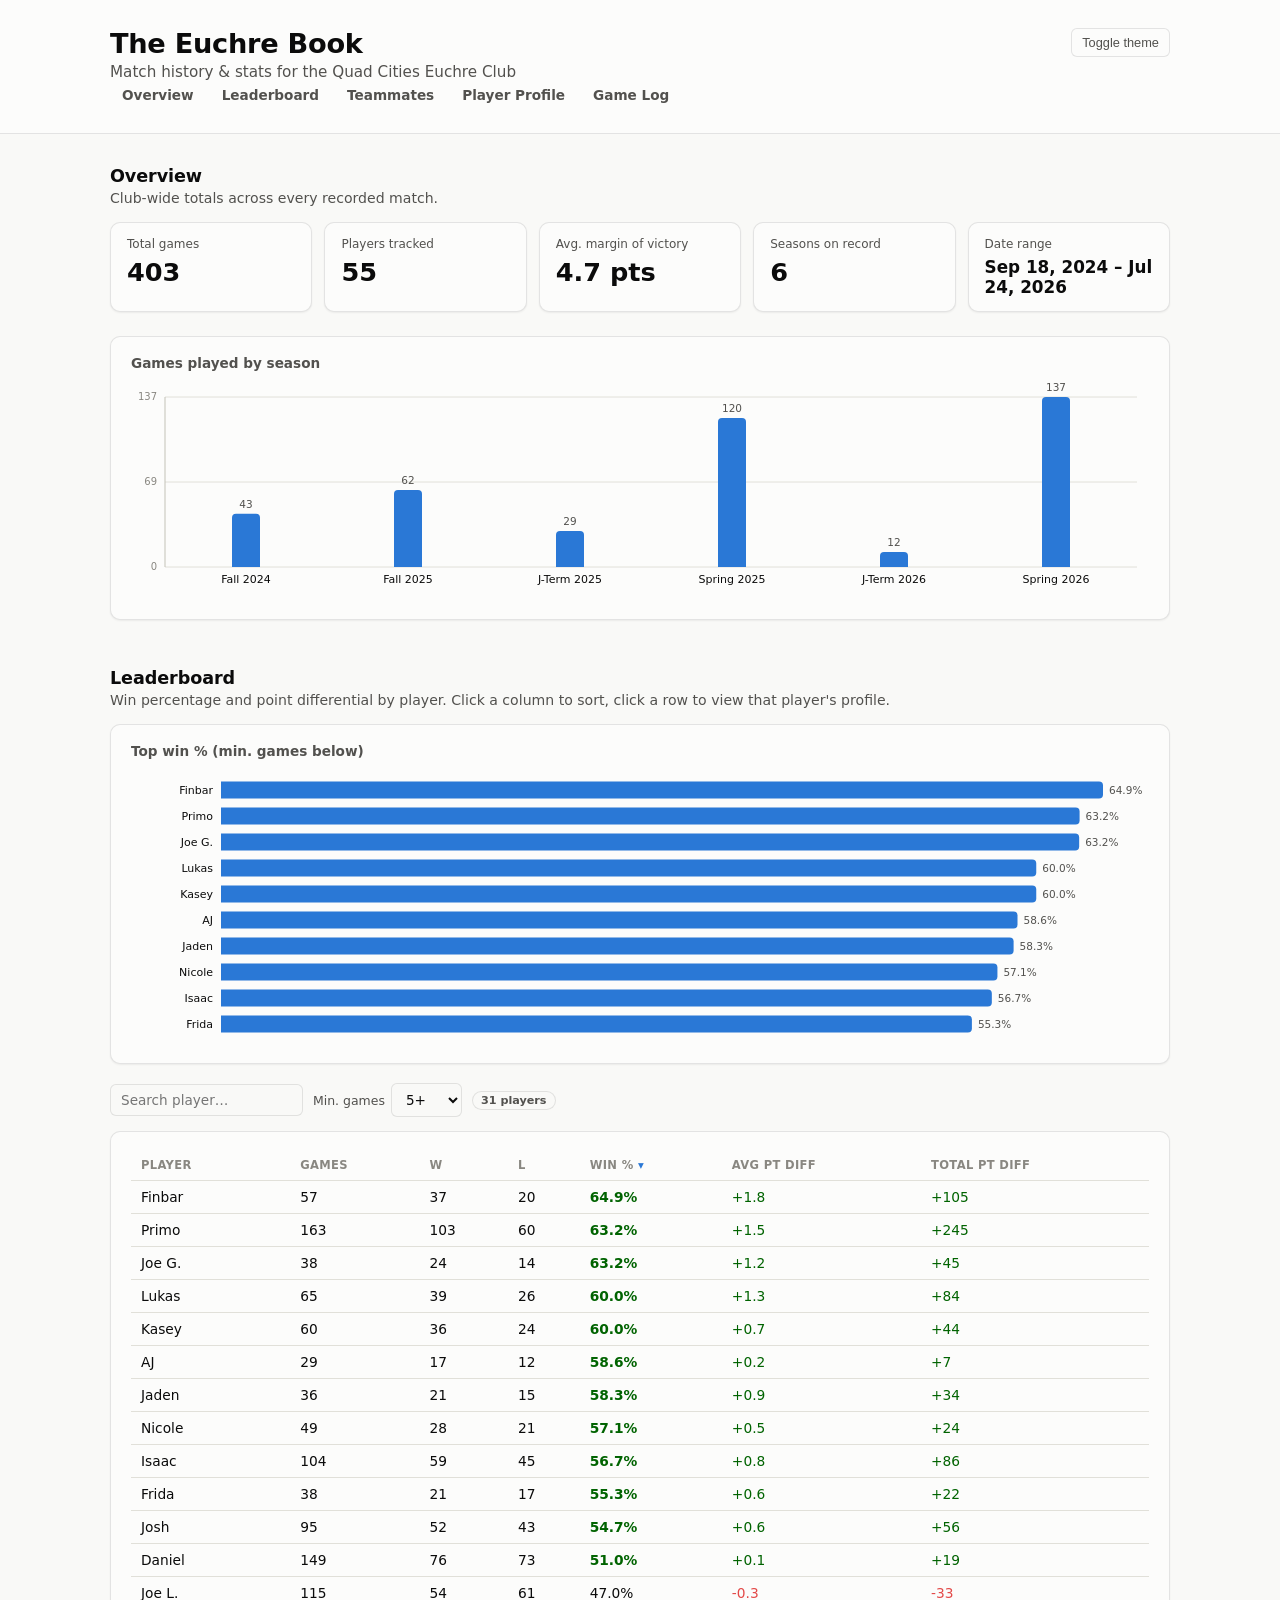
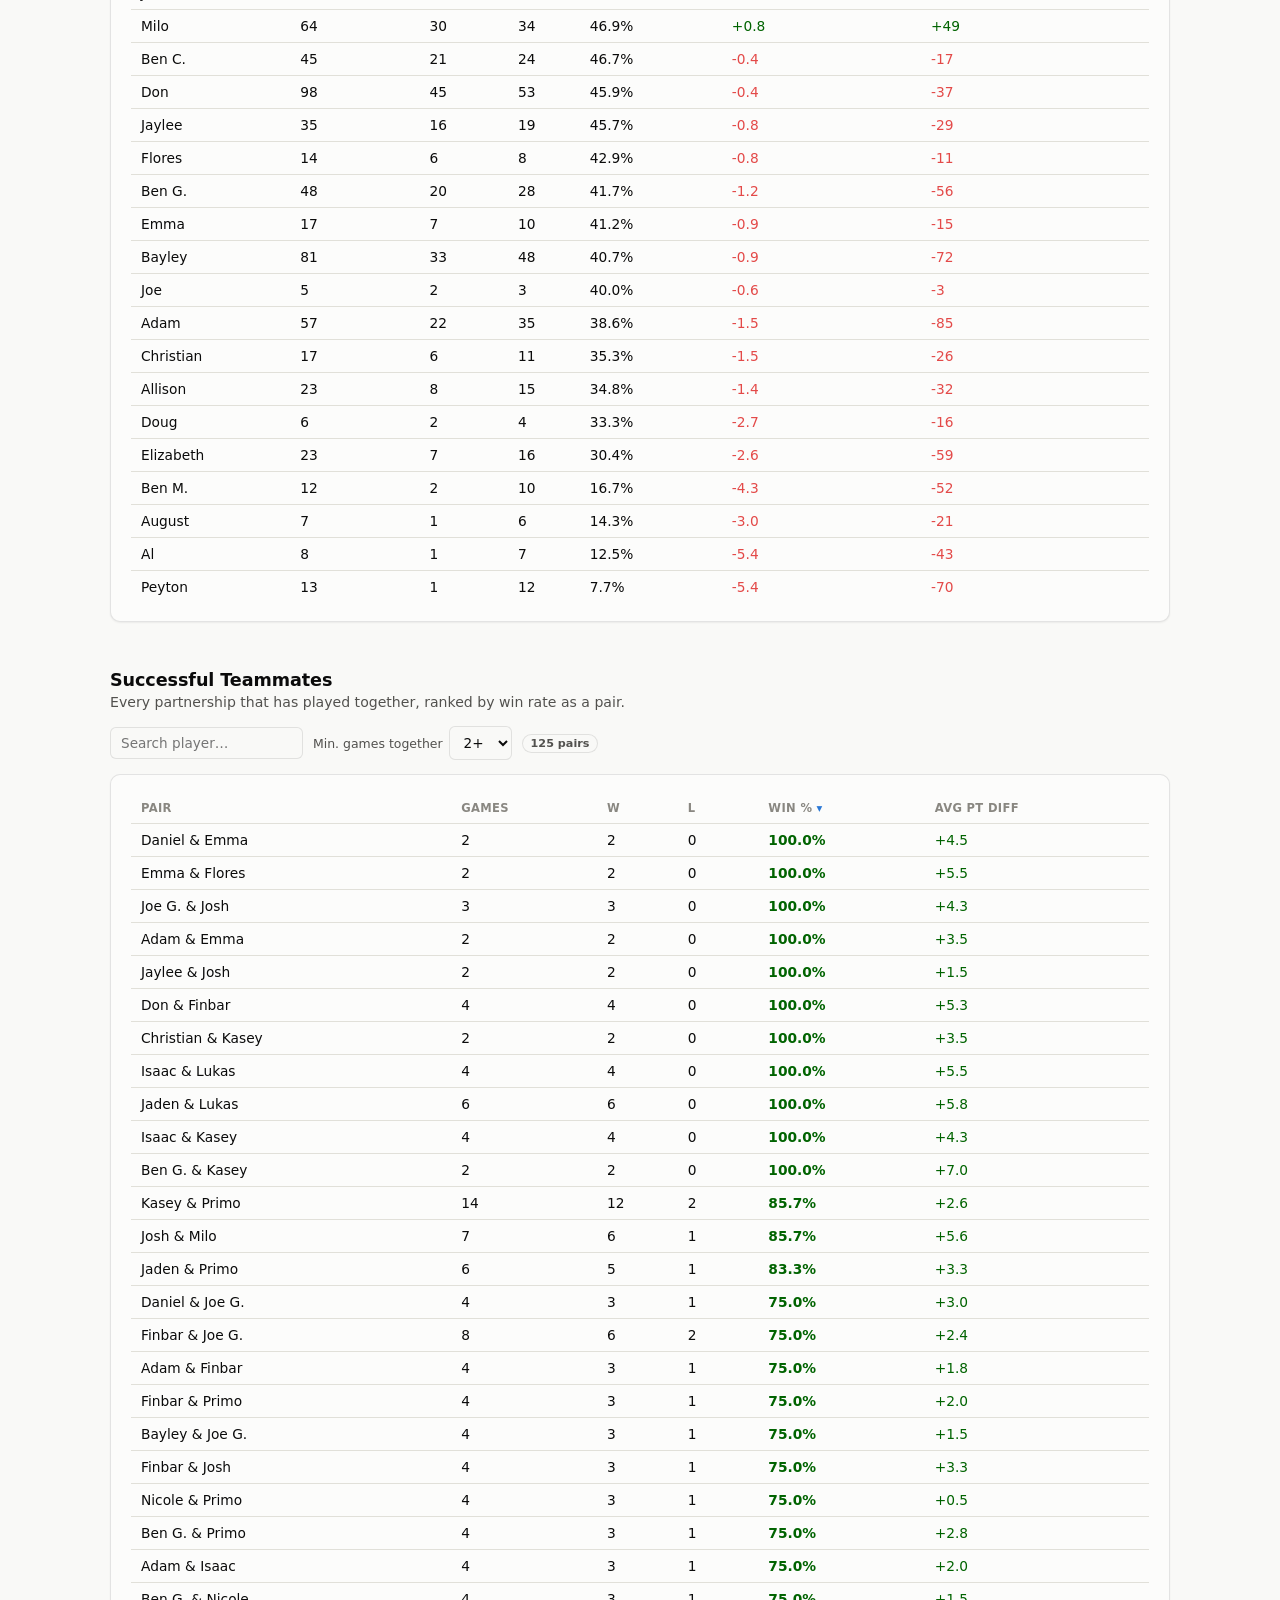
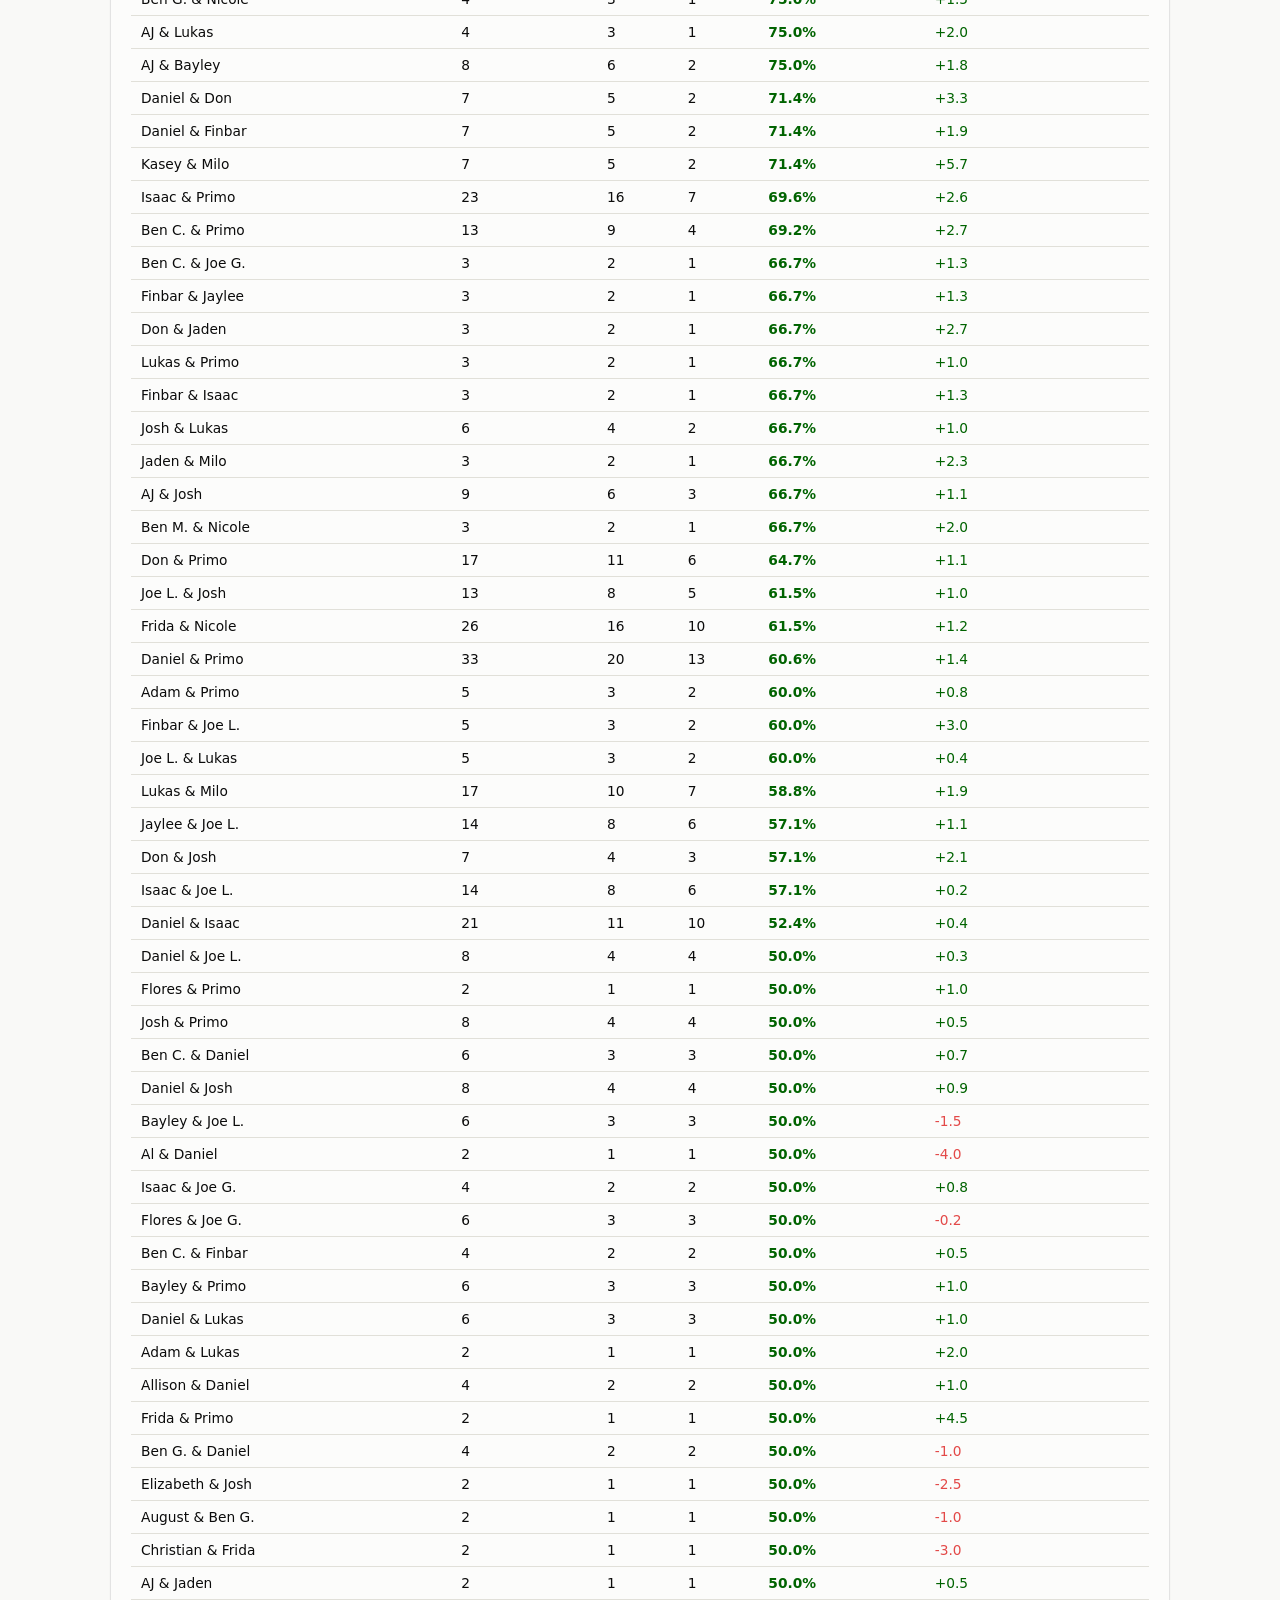
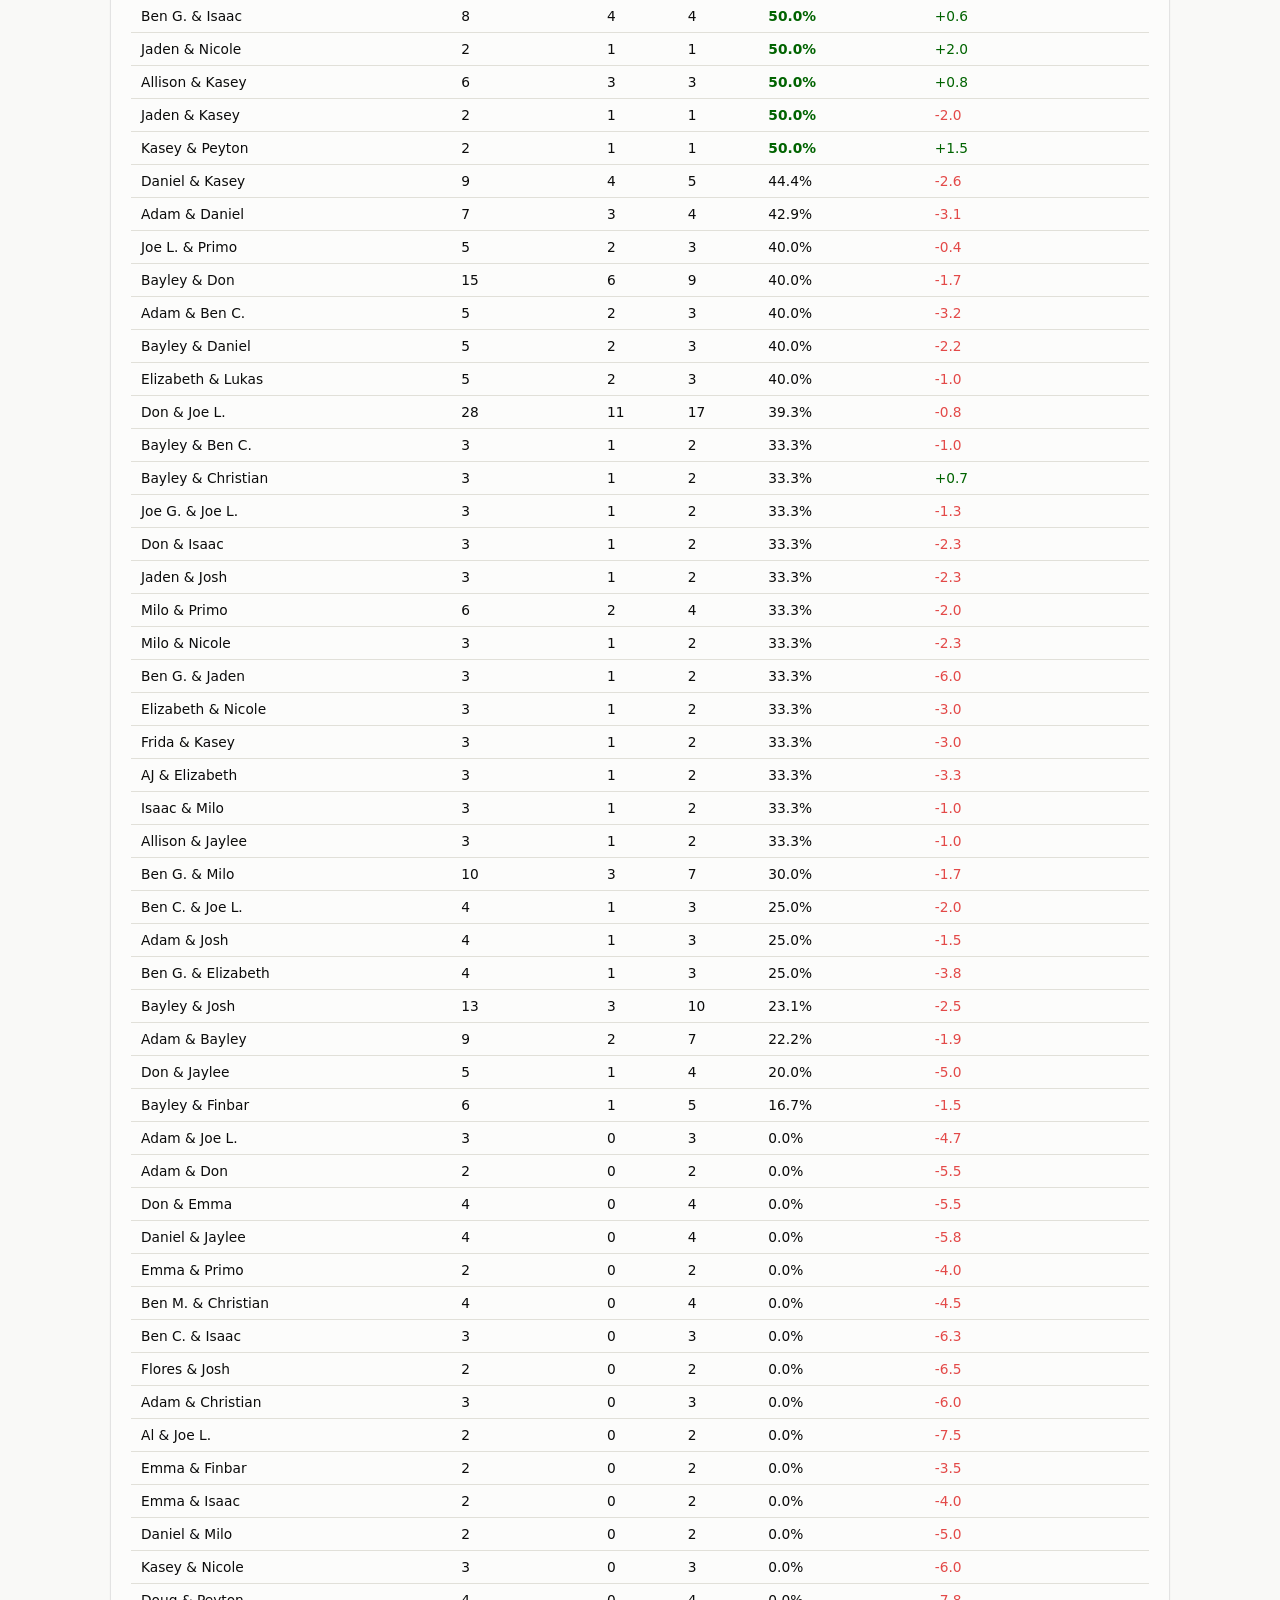
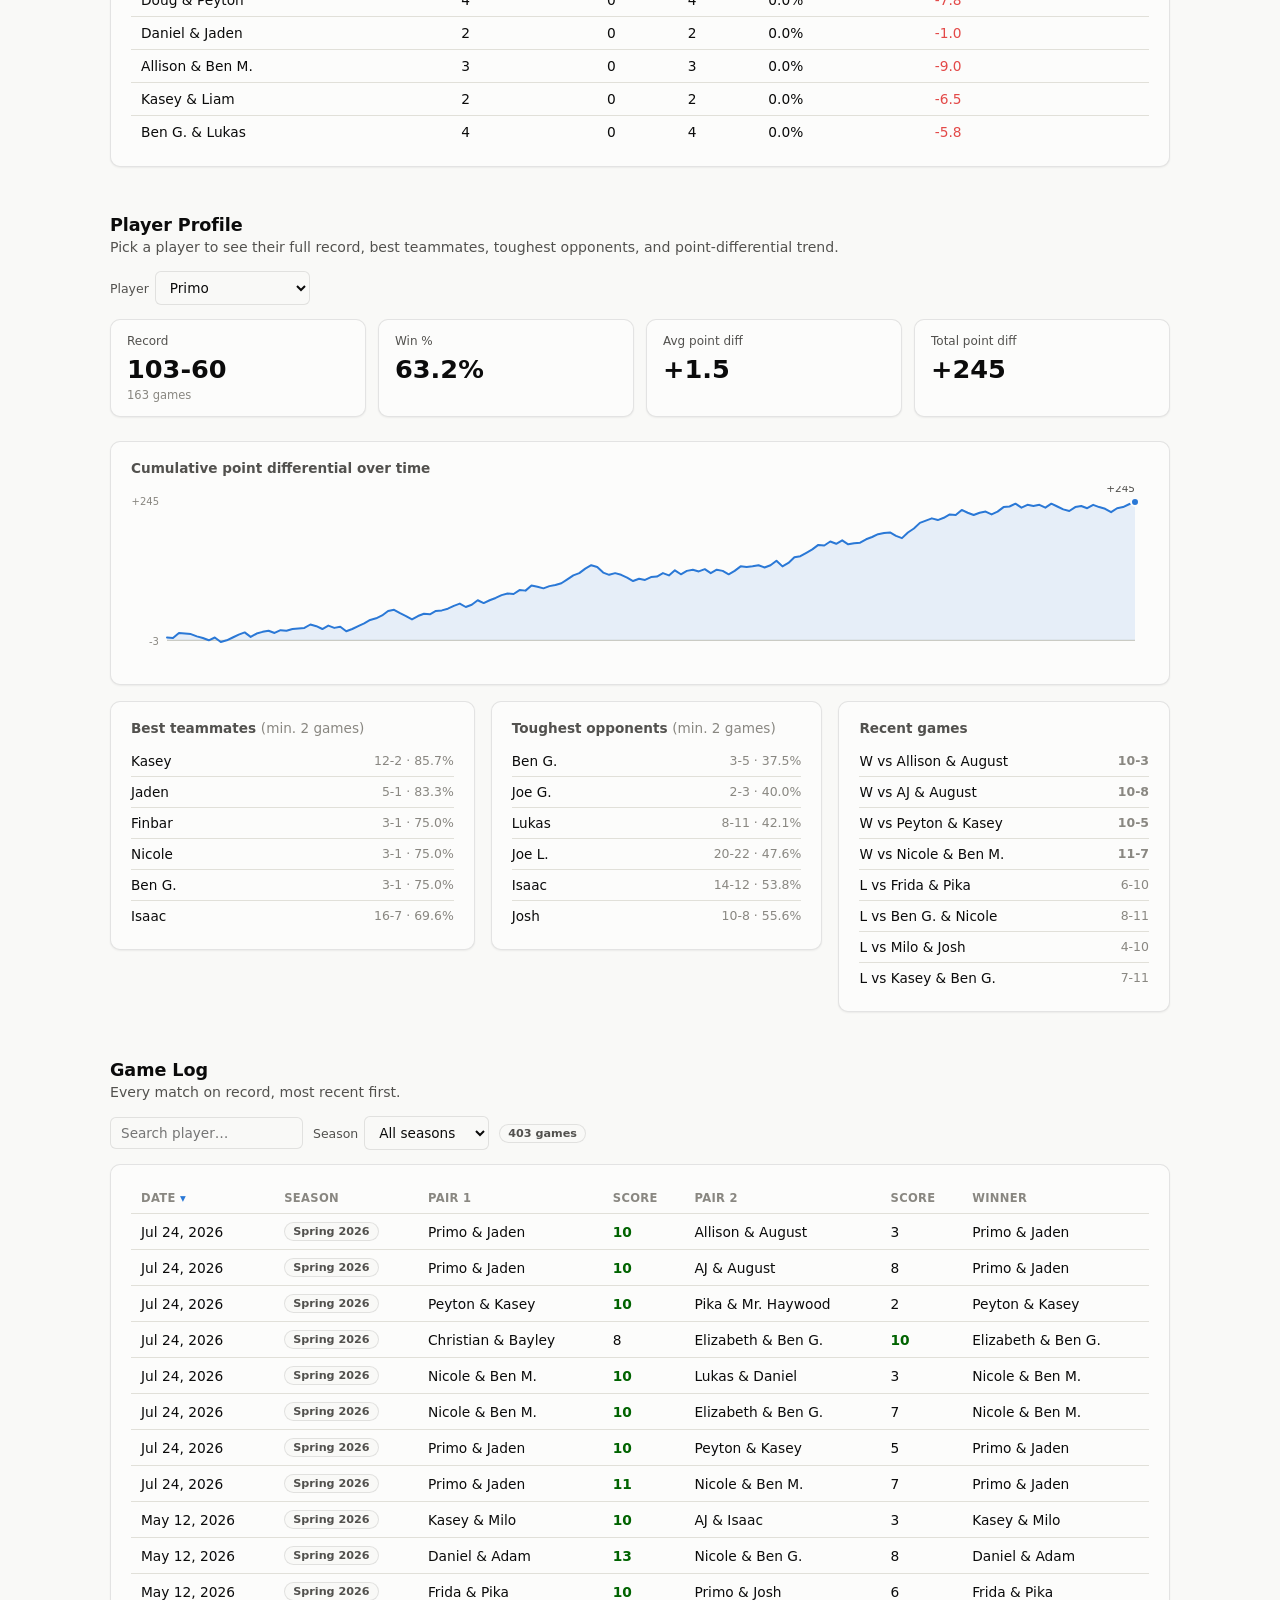
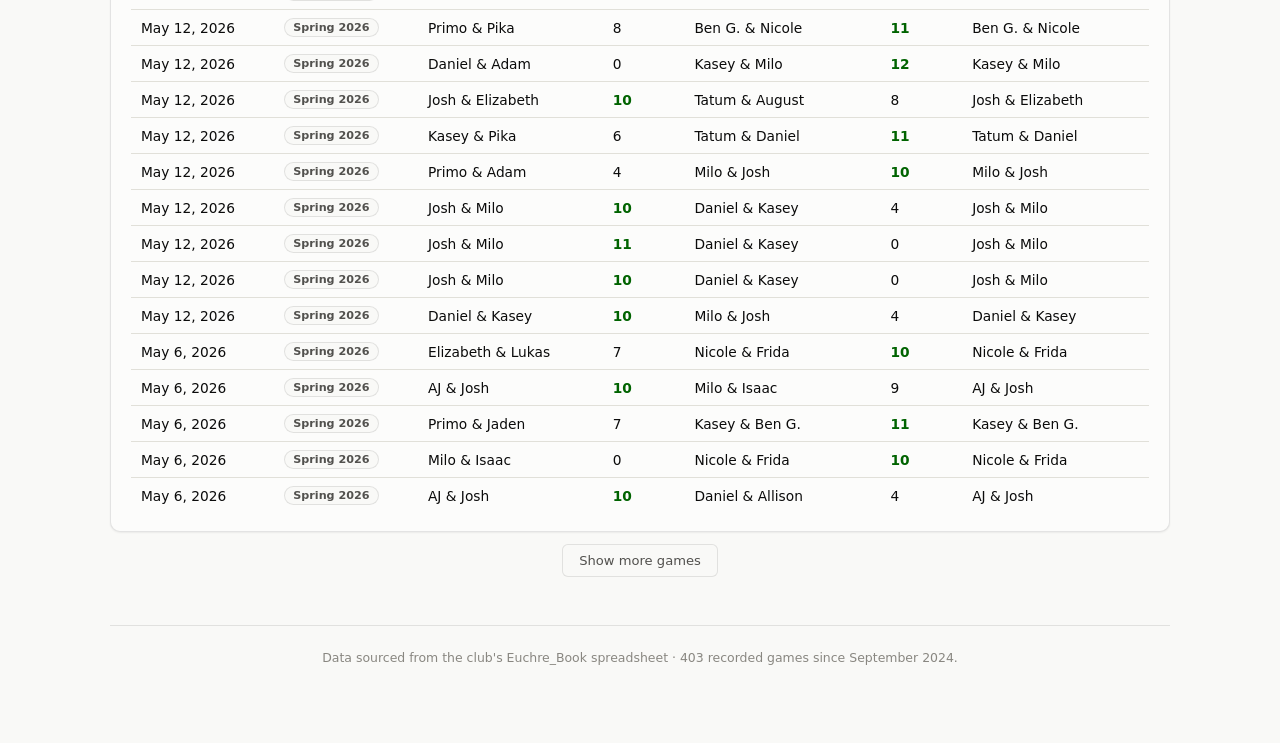
==== index.html @ 5f0ad253 "Footer change" ====
<!doctype html>
<html lang="en">
<head>
<meta charset="utf-8">
<meta name="viewport" content="width=device-width, initial-scale=1">
<title>The Euchre Book — QC Euchre Club Stats</title>
<meta name="description" content="Match history and statistics for the Quad Cities Euchre Club.">
<link rel="icon" href="data:image/svg+xml,<svg xmlns=%22http://www.w3.org/2000/svg%22 viewBox=%220 0 100 100%22><text y=%22.9em%22 font-size=%2290%22>🃏</text></svg>">
<link rel="stylesheet" href="css/style.css">
</head>
<body>

<header class="site-header">
  <div class="wrap">
    <div>
      <h1>The Euchre Book</h1>
      <p>Match history &amp; stats for the Quad Cities Euchre Club</p>
      <nav class="tabs">
        <a href="#overview">Overview</a>
        <a href="#leaderboard">Leaderboard</a>
        <a href="#teammates">Teammates</a>
        <a href="#profile">Player Profile</a>
        <a href="#games">Game Log</a>
      </nav>
    </div>
    <button id="theme-toggle" type="button" aria-label="Toggle dark mode">Toggle theme</button>
  </div>
</header>

<div class="wrap">

  <section id="overview">
    <h2>Overview</h2>
    <p class="section-sub">Club-wide totals across every recorded match.</p>
    <div class="tiles" id="overview-tiles"></div>
    <div class="card">
      <h3 style="margin:0 0 10px;font-size:0.85rem;color:var(--text-secondary)">Games played by season</h3>
      <div class="chart-wrap"><svg id="season-chart" class="chart"></svg></div>
    </div>
  </section>

  <section id="leaderboard">
    <h2>Leaderboard</h2>
    <p class="section-sub">Win percentage and point differential by player. Click a column to sort, click a row to view that player's profile.</p>
    <div class="card">
      <h3 style="margin:0 0 10px;font-size:0.85rem;color:var(--text-secondary)">Top win % (min. games below)</h3>
      <div class="chart-wrap"><svg id="winpct-chart" class="chart"></svg></div>
    </div>
    <br>
    <div class="controls">
      <input type="search" id="lb-search" placeholder="Search player…">
      <label>Min. games
        <select id="lb-mingames">
          <option value="1">1+</option>
          <option value="3">3+</option>
          <option value="5" selected>5+</option>
          <option value="10">10+</option>
          <option value="20">20+</option>
        </select>
      </label>
      <span class="pill" id="lb-count"></span>
    </div>
    <div class="card table-scroll">
      <table id="leaderboard-table">
        <thead>
          <tr>
            <th class="name-cell" data-key="name">Player</th>
            <th data-key="games">Games</th>
            <th data-key="wins">W</th>
            <th data-key="losses">L</th>
            <th data-key="winPct" class="sorted">Win %</th>
            <th data-key="avgDiff">Avg Pt Diff</th>
            <th data-key="totalDiff">Total Pt Diff</th>
          </tr>
        </thead>
        <tbody></tbody>
      </table>
    </div>
  </section>

  <section id="teammates">
    <h2>Successful Teammates</h2>
    <p class="section-sub">Every partnership that has played together, ranked by win rate as a pair.</p>
    <div class="controls">
      <input type="search" id="tm-search" placeholder="Search player…">
      <label>Min. games together
        <select id="tm-mingames">
          <option value="1">1+</option>
          <option value="2" selected>2+</option>
          <option value="3">3+</option>
          <option value="5">5+</option>
        </select>
      </label>
      <span class="pill" id="tm-count"></span>
    </div>
    <div class="card table-scroll">
      <table id="teammates-table">
        <thead>
          <tr>
            <th class="name-cell" data-key="pair">Pair</th>
            <th data-key="games">Games</th>
            <th data-key="wins">W</th>
            <th data-key="losses">L</th>
            <th data-key="winPct" class="sorted">Win %</th>
            <th data-key="avgDiff">Avg Pt Diff</th>
          </tr>
        </thead>
        <tbody></tbody>
      </table>
    </div>
  </section>

  <section id="profile">
    <h2>Player Profile</h2>
    <p class="section-sub">Pick a player to see their full record, best teammates, toughest opponents, and point-differential trend.</p>
    <div class="controls">
      <label>Player
        <select id="profile-select"></select>
      </label>
    </div>
    <div id="profile-content"></div>
  </section>

  <section id="games">
    <h2>Game Log</h2>
    <p class="section-sub">Every match on record, most recent first.</p>
    <div class="controls">
      <input type="search" id="gl-search" placeholder="Search player…">
      <label>Season
        <select id="gl-season"><option value="">All seasons</option></select>
      </label>
      <span class="pill" id="gl-count"></span>
    </div>
    <div class="card table-scroll">
      <table id="games-table">
        <thead>
          <tr>
            <th data-key="date" class="sorted">Date</th>
            <th data-key="season">Season</th>
            <th class="name-cell">Pair 1</th>
            <th data-key="score1">Score</th>
            <th class="name-cell">Pair 2</th>
            <th data-key="score2">Score</th>
            <th class="name-cell">Winner</th>
          </tr>
        </thead>
        <tbody></tbody>
      </table>
    </div>
    <div class="show-more"><button id="gl-more" type="button">Show more games</button></div>
  </section>

  <footer>
    Data sourced from the club's Euchre_Book spreadsheet · 403 recorded games since September 2024.
  </footer>

</div>

<div id="chart-tooltip" class="chart-tooltip"></div>

<script src="js/app.js"></script>
</body>
</html>
---- css/style.css ----
:root {
  color-scheme: light;
  --surface-1:      #fcfcfb;
  --surface-2:      #f9f9f7;
  --text-primary:   #0b0b0b;
  --text-secondary: #52514e;
  --text-muted:     #898781;
  --gridline:       #e1e0d9;
  --baseline:       #c3c2b7;
  --border:         rgba(11,11,11,0.10);
  --series-1:       #2a78d6;   /* blue */
  --series-1-wash:  rgba(42,120,214,0.10);
  --series-8:       #e34948;   /* red, diverging pole for negative diff */
  --good:           #006300;
  --card-shadow:    0 1px 2px rgba(11,11,11,0.06);
}

@media (prefers-color-scheme: dark) {
  :root:where(:not([data-theme="light"])) {
    color-scheme: dark;
    --surface-1:      #1a1a19;
    --surface-2:      #0d0d0d;
    --text-primary:   #ffffff;
    --text-secondary: #c3c2b7;
    --text-muted:     #898781;
    --gridline:       #2c2c2a;
    --baseline:       #383835;
    --border:         rgba(255,255,255,0.10);
    --series-1:       #3987e5;
    --series-1-wash:  rgba(57,135,229,0.14);
    --series-8:       #e66767;
    --good:           #0ca30c;
    --card-shadow:    0 1px 2px rgba(0,0,0,0.4);
  }
}
:root[data-theme="dark"] {
  color-scheme: dark;
  --surface-1:      #1a1a19;
  --surface-2:      #0d0d0d;
  --text-primary:   #ffffff;
  --text-secondary: #c3c2b7;
  --text-muted:     #898781;
  --gridline:       #2c2c2a;
  --baseline:       #383835;
  --border:         rgba(255,255,255,0.10);
  --series-1:       #3987e5;
  --series-1-wash:  rgba(57,135,229,0.14);
  --series-8:       #e66767;
  --good:           #0ca30c;
  --card-shadow:    0 1px 2px rgba(0,0,0,0.4);
}

* { box-sizing: border-box; }

body {
  margin: 0;
  font-family: system-ui, -apple-system, "Segoe UI", sans-serif;
  background: var(--surface-2);
  color: var(--text-primary);
  -webkit-font-smoothing: antialiased;
}

.wrap {
  max-width: 1100px;
  margin: 0 auto;
  padding: 0 20px 64px;
}

/* Header */
header.site-header {
  background: var(--surface-1);
  border-bottom: 1px solid var(--border);
  margin-bottom: 32px;
}
.site-header .wrap {
  padding-top: 28px;
  padding-bottom: 24px;
  display: flex;
  align-items: flex-start;
  justify-content: space-between;
  gap: 16px;
}
.site-header h1 {
  margin: 0 0 4px;
  font-size: 1.7rem;
  font-weight: 700;
  letter-spacing: -0.01em;
}
.site-header p {
  margin: 0;
  color: var(--text-secondary);
  font-size: 0.95rem;
}
nav.tabs {
  display: flex;
  gap: 4px;
  flex-wrap: wrap;
}
nav.tabs a {
  text-decoration: none;
  color: var(--text-secondary);
  font-size: 0.85rem;
  font-weight: 600;
  padding: 6px 12px;
  border-radius: 6px;
}
nav.tabs a:hover { background: var(--surface-2); color: var(--text-primary); }

#theme-toggle {
  border: 1px solid var(--border);
  background: var(--surface-1);
  color: var(--text-secondary);
  border-radius: 6px;
  padding: 6px 10px;
  font-size: 0.8rem;
  cursor: pointer;
  flex-shrink: 0;
}
#theme-toggle:hover { color: var(--text-primary); }

/* Sections */
section { margin-bottom: 48px; }
section h2 {
  font-size: 1.1rem;
  margin: 0 0 4px;
  letter-spacing: -0.005em;
}
section .section-sub {
  color: var(--text-secondary);
  font-size: 0.88rem;
  margin: 0 0 16px;
}

/* Stat tiles */
.tiles {
  display: grid;
  grid-template-columns: repeat(auto-fit, minmax(150px, 1fr));
  gap: 12px;
  margin-bottom: 24px;
}
.tile {
  background: var(--surface-1);
  border: 1px solid var(--border);
  border-radius: 10px;
  padding: 14px 16px;
  box-shadow: var(--card-shadow);
}
.tile .tile-label {
  font-size: 0.75rem;
  color: var(--text-secondary);
  margin-bottom: 6px;
}
.tile .tile-value {
  font-size: 1.6rem;
  font-weight: 700;
}
.tile .tile-sub {
  font-size: 0.72rem;
  color: var(--text-muted);
  margin-top: 4px;
}

/* Card */
.card {
  background: var(--surface-1);
  border: 1px solid var(--border);
  border-radius: 10px;
  padding: 18px 20px;
  box-shadow: var(--card-shadow);
}

/* Controls */
.controls {
  display: flex;
  flex-wrap: wrap;
  gap: 10px;
  align-items: center;
  margin-bottom: 14px;
}
.controls input[type="search"],
.controls select {
  border: 1px solid var(--border);
  background: var(--surface-2);
  color: var(--text-primary);
  border-radius: 6px;
  padding: 7px 10px;
  font-size: 0.85rem;
  font-family: inherit;
}
.controls label {
  font-size: 0.78rem;
  color: var(--text-secondary);
  display: flex;
  align-items: center;
  gap: 6px;
}

/* Tables */
table {
  width: 100%;
  border-collapse: collapse;
  font-size: 0.86rem;
}
thead th {
  text-align: left;
  color: var(--text-muted);
  font-weight: 600;
  font-size: 0.72rem;
  text-transform: uppercase;
  letter-spacing: 0.03em;
  padding: 8px 10px;
  border-bottom: 1px solid var(--gridline);
  cursor: pointer;
  user-select: none;
  white-space: nowrap;
}
thead th:hover { color: var(--text-primary); }
thead th.sorted::after { content: " \25BE"; color: var(--series-1); }
thead th.sorted-asc::after { content: " \25B4"; color: var(--series-1); }
tbody td {
  padding: 8px 10px;
  border-bottom: 1px solid var(--gridline);
  font-variant-numeric: tabular-nums;
  white-space: nowrap;
}
tbody tr:last-child td { border-bottom: none; }
tbody tr.clickable { cursor: pointer; }
tbody tr.clickable:hover td { background: var(--surface-2); }
td.name-cell, th.name-cell { font-variant-numeric: normal; white-space: normal; }
.table-scroll { overflow-x: auto; }
.win-good { color: var(--good); font-weight: 600; }
.diff-pos { color: var(--good); }
.diff-neg { color: var(--series-8); }
.muted { color: var(--text-muted); }

.pill {
  display: inline-block;
  font-size: 0.7rem;
  font-weight: 600;
  padding: 2px 8px;
  border-radius: 999px;
  background: var(--surface-2);
  color: var(--text-secondary);
  border: 1px solid var(--border);
}

.show-more {
  margin-top: 12px;
  text-align: center;
}
.show-more button {
  border: 1px solid var(--border);
  background: var(--surface-2);
  color: var(--text-secondary);
  border-radius: 6px;
  padding: 8px 16px;
  font-size: 0.82rem;
  cursor: pointer;
  font-family: inherit;
}
.show-more button:hover { color: var(--text-primary); }

/* Charts (hand-rolled SVG) */
.chart-wrap { width: 100%; overflow-x: auto; }
svg.chart { display: block; }
svg.chart .bar { fill: var(--series-1); }
svg.chart .bar-neg { fill: var(--series-8); }
svg.chart .axis-line { stroke: var(--baseline); stroke-width: 1; }
svg.chart .gridline { stroke: var(--gridline); stroke-width: 1; }
svg.chart .tick-label { fill: var(--text-muted); font-size: 10px; font-family: system-ui, sans-serif; }
svg.chart .bar-label { fill: var(--text-secondary); font-size: 10.5px; font-family: system-ui, sans-serif; font-variant-numeric: tabular-nums; }
svg.chart .cat-label { fill: var(--text-primary); font-size: 11px; font-family: system-ui, sans-serif; }
svg.chart .line-path { fill: none; stroke: var(--series-1); stroke-width: 2; stroke-linecap: round; stroke-linejoin: round; }
svg.chart .area-path { fill: var(--series-1); opacity: 0.10; }
svg.chart .end-dot { fill: var(--series-1); stroke: var(--surface-1); stroke-width: 2; }
svg.chart .zero-line { stroke: var(--baseline); stroke-width: 1; }

.chart-tooltip {
  position: absolute;
  pointer-events: none;
  background: var(--surface-1);
  border: 1px solid var(--border);
  border-radius: 6px;
  padding: 6px 9px;
  font-size: 0.75rem;
  color: var(--text-primary);
  box-shadow: var(--card-shadow);
  opacity: 0;
  transition: opacity 0.1s;
  white-space: nowrap;
  z-index: 10;
}
.chart-tooltip.visible { opacity: 1; }
.chart-hover-target { fill: transparent; }

/* Profile grid */
.profile-grid {
  display: grid;
  grid-template-columns: 1.1fr 1fr 1fr;
  gap: 16px;
  align-items: start;
}
@media (max-width: 820px) {
  .profile-grid { grid-template-columns: 1fr; }
}
.profile-grid h3 {
  margin: 0 0 10px;
  font-size: 0.85rem;
  color: var(--text-secondary);
}
.mini-list { list-style: none; margin: 0; padding: 0; font-size: 0.85rem; }
.mini-list li {
  display: flex;
  justify-content: space-between;
  gap: 10px;
  padding: 7px 0;
  border-bottom: 1px solid var(--gridline);
}
.mini-list li:last-child { border-bottom: none; }
.mini-list .mi-name { color: var(--text-primary); }
.mini-list .mi-meta { color: var(--text-muted); font-size: 0.78rem; font-variant-numeric: tabular-nums; }

footer {
  text-align: center;
  color: var(--text-muted);
  font-size: 0.78rem;
  padding-top: 24px;
  border-top: 1px solid var(--border);
}
footer a { color: var(--text-secondary); }

.empty-state {
  color: var(--text-muted);
  font-size: 0.85rem;
  padding: 16px 0;
  text-align: center;
}
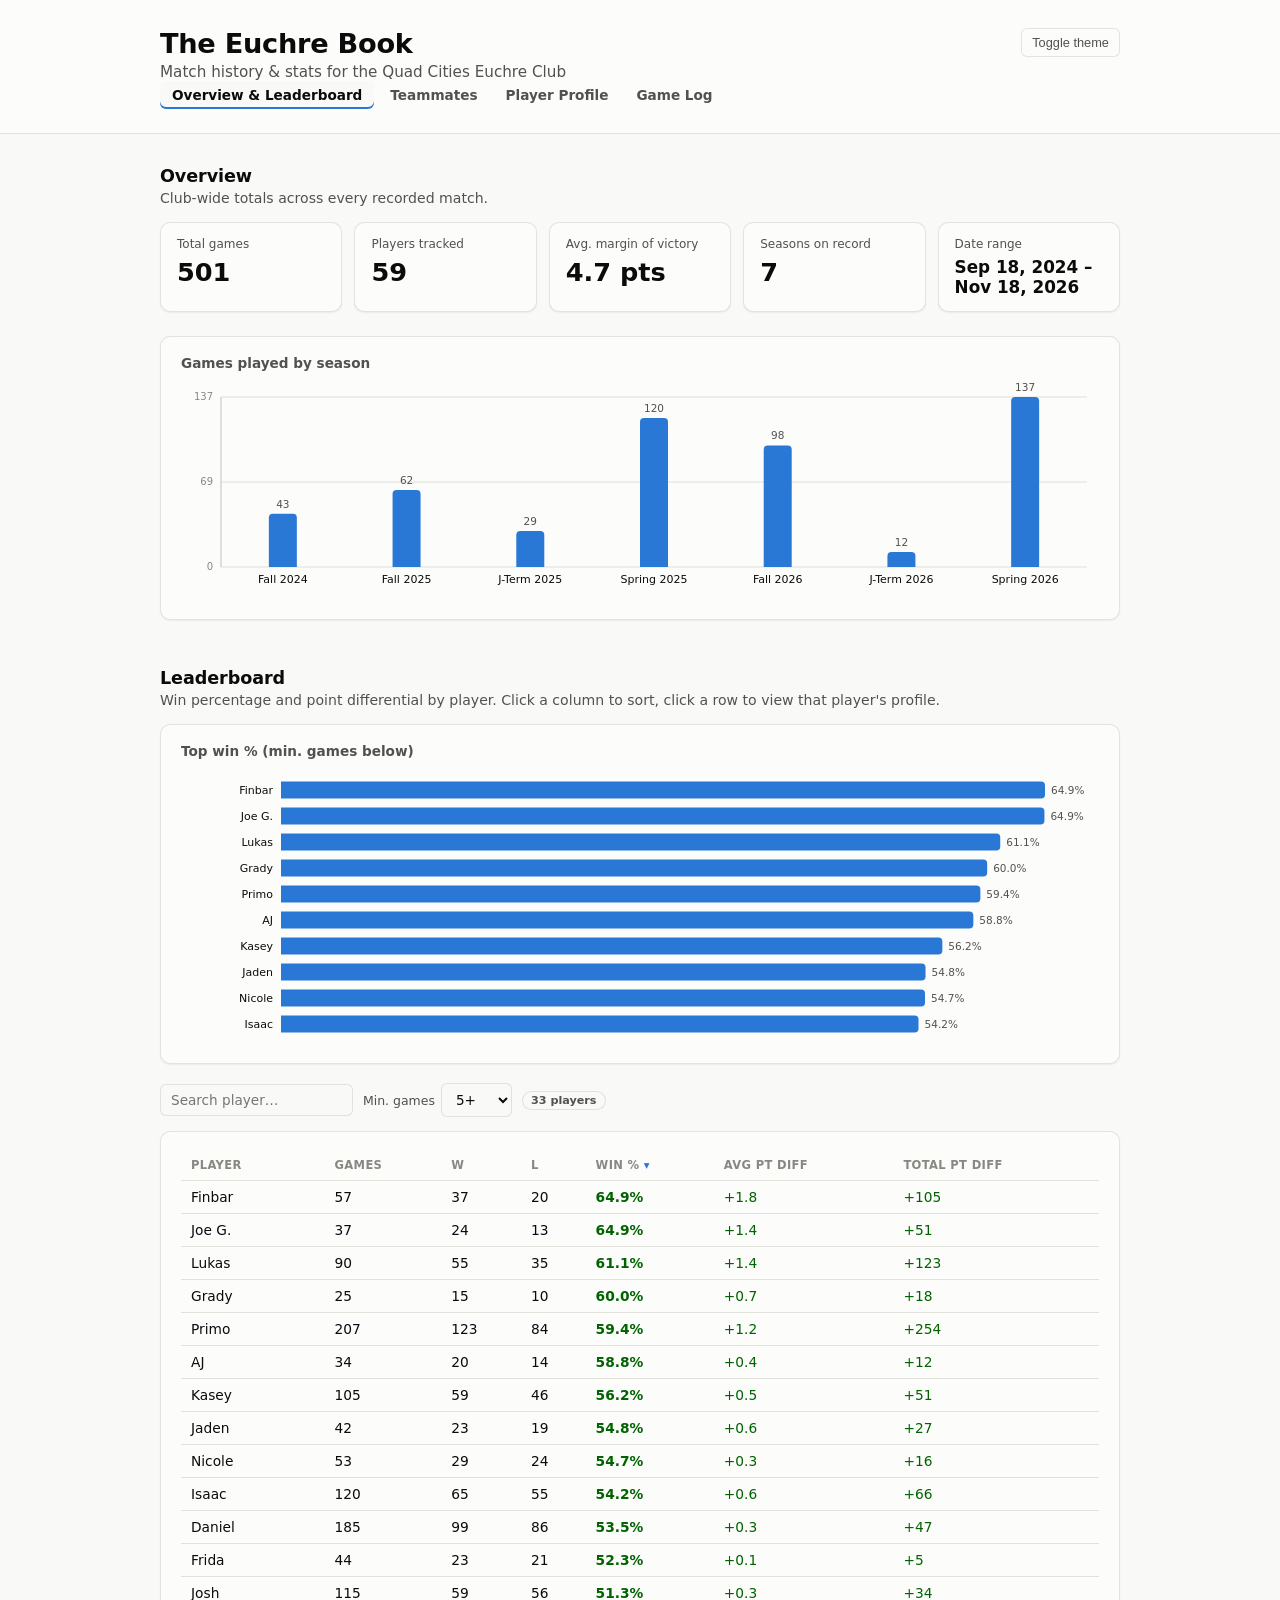
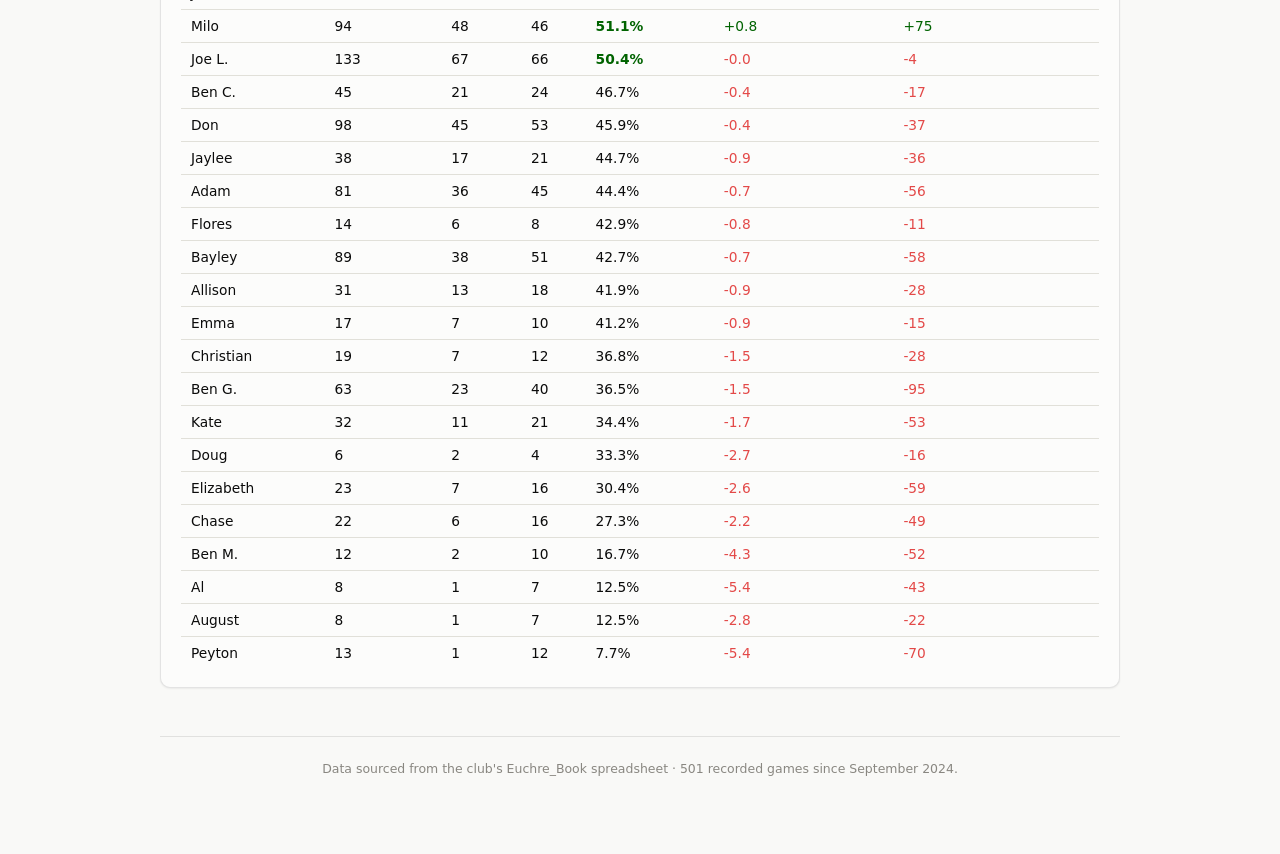
==== commit 08f7be35: "Feature updates for the website" ====
--- a/index.html
+++ b/index.html
@@ -8,7 +8,7 @@
 <link rel="icon" href="data:image/svg+xml,<svg xmlns=%22http://www.w3.org/2000/svg%22 viewBox=%220 0 100 100%22><text y=%22.9em%22 font-size=%2290%22>🃏</text></svg>">
 <link rel="stylesheet" href="css/style.css">
 </head>
-<body>
+<body data-page="overview">
 
 <header class="site-header">
   <div class="wrap">
@@ -16,18 +16,17 @@
       <h1>The Euchre Book</h1>
       <p>Match history &amp; stats for the Quad Cities Euchre Club</p>
       <nav class="tabs">
-        <a href="#overview">Overview</a>
-        <a href="#leaderboard">Leaderboard</a>
-        <a href="#teammates">Teammates</a>
-        <a href="#profile">Player Profile</a>
-        <a href="#games">Game Log</a>
+        <a href="index.html" aria-current="page">Overview &amp; Leaderboard</a>
+        <a href="teammates.html">Teammates</a>
+        <a href="profile.html">Player Profile</a>
+        <a href="games.html">Game Log</a>
       </nav>
     </div>
     <button id="theme-toggle" type="button" aria-label="Toggle dark mode">Toggle theme</button>
   </div>
 </header>
 
-<div class="wrap">
+<main class="wrap">
 
   <section id="overview">
     <h2>Overview</h2>
@@ -78,83 +77,11 @@
     </div>
   </section>
 
-  <section id="teammates">
-    <h2>Successful Teammates</h2>
-    <p class="section-sub">Every partnership that has played together, ranked by win rate as a pair.</p>
-    <div class="controls">
-      <input type="search" id="tm-search" placeholder="Search player…">
-      <label>Min. games together
-        <select id="tm-mingames">
-          <option value="1">1+</option>
-          <option value="2" selected>2+</option>
-          <option value="3">3+</option>
-          <option value="5">5+</option>
-        </select>
-      </label>
-      <span class="pill" id="tm-count"></span>
-    </div>
-    <div class="card table-scroll">
-      <table id="teammates-table">
-        <thead>
-          <tr>
-            <th class="name-cell" data-key="pair">Pair</th>
-            <th data-key="games">Games</th>
-            <th data-key="wins">W</th>
-            <th data-key="losses">L</th>
-            <th data-key="winPct" class="sorted">Win %</th>
-            <th data-key="avgDiff">Avg Pt Diff</th>
-          </tr>
-        </thead>
-        <tbody></tbody>
-      </table>
-    </div>
-  </section>
-
-  <section id="profile">
-    <h2>Player Profile</h2>
-    <p class="section-sub">Pick a player to see their full record, best teammates, toughest opponents, and point-differential trend.</p>
-    <div class="controls">
-      <label>Player
-        <select id="profile-select"></select>
-      </label>
-    </div>
-    <div id="profile-content"></div>
-  </section>
-
-  <section id="games">
-    <h2>Game Log</h2>
-    <p class="section-sub">Every match on record, most recent first.</p>
-    <div class="controls">
-      <input type="search" id="gl-search" placeholder="Search player…">
-      <label>Season
-        <select id="gl-season"><option value="">All seasons</option></select>
-      </label>
-      <span class="pill" id="gl-count"></span>
-    </div>
-    <div class="card table-scroll">
-      <table id="games-table">
-        <thead>
-          <tr>
-            <th data-key="date" class="sorted">Date</th>
-            <th data-key="season">Season</th>
-            <th class="name-cell">Pair 1</th>
-            <th data-key="score1">Score</th>
-            <th class="name-cell">Pair 2</th>
-            <th data-key="score2">Score</th>
-            <th class="name-cell">Winner</th>
-          </tr>
-        </thead>
-        <tbody></tbody>
-      </table>
-    </div>
-    <div class="show-more"><button id="gl-more" type="button">Show more games</button></div>
-  </section>
-
   <footer>
-    Data sourced from the club's Euchre_Book spreadsheet · 403 recorded games since September 2024.
+    Data sourced from the club's Euchre_Book spreadsheet · <span id="footer-count">…</span> recorded games since September 2024.
   </footer>
 
-</div>
+</main>
 
 <div id="chart-tooltip" class="chart-tooltip"></div>
 
--- a/css/style.css
+++ b/css/style.css
@@ -52,6 +52,9 @@
 
 * { box-sizing: border-box; }
 
+/* Everything is sized in rem, so this one value scales all text, tiles and tables */
+/* html { font-size: 112.5%; } */
+
 body {
   margin: 0;
   font-family: system-ui, -apple-system, "Segoe UI", sans-serif;
@@ -61,7 +64,7 @@
 }
 
 .wrap {
-  max-width: 1100px;
+  max-width: 1000px;
   margin: 0 auto;
   padding: 0 20px 64px;
 }
@@ -105,6 +108,7 @@
   border-radius: 6px;
 }
 nav.tabs a:hover { background: var(--surface-2); color: var(--text-primary); }
+nav.tabs a[aria-current="page"] { background: var(--surface-2); color: var(--text-primary); box-shadow: inset 0 -2px 0 var(--series-1); }
 
 #theme-toggle {
   border: 1px solid var(--border);
@@ -274,6 +278,16 @@
 svg.chart .area-path { fill: var(--series-1); opacity: 0.10; }
 svg.chart .end-dot { fill: var(--series-1); stroke: var(--surface-1); stroke-width: 2; }
 svg.chart .zero-line { stroke: var(--baseline); stroke-width: 1; }
+svg.chart .ref-line { stroke: var(--baseline); stroke-width: 1; stroke-dasharray: 4 3; }
+svg.chart .season-line { stroke: var(--gridline); stroke-width: 1; }
+svg.chart .band-path { fill: var(--series-1); opacity: 0.14; }
+svg.chart .bar-dim { opacity: 0.4; }
+
+.card-head { display: flex; justify-content: space-between; align-items: center; gap: 10px; flex-wrap: wrap; margin-bottom: 10px; }
+.seg { display: inline-flex; border: 1px solid var(--border); border-radius: 8px; overflow: hidden; }
+.seg-btn { background: transparent; border: 0; padding: 4px 12px; font: inherit; font-size: 0.8rem; color: var(--text-secondary); cursor: pointer; }
+.seg-btn + .seg-btn { border-left: 1px solid var(--border); }
+.seg-btn.active { background: var(--series-1); color: #fff; }
 
 .chart-tooltip {
   position: absolute;
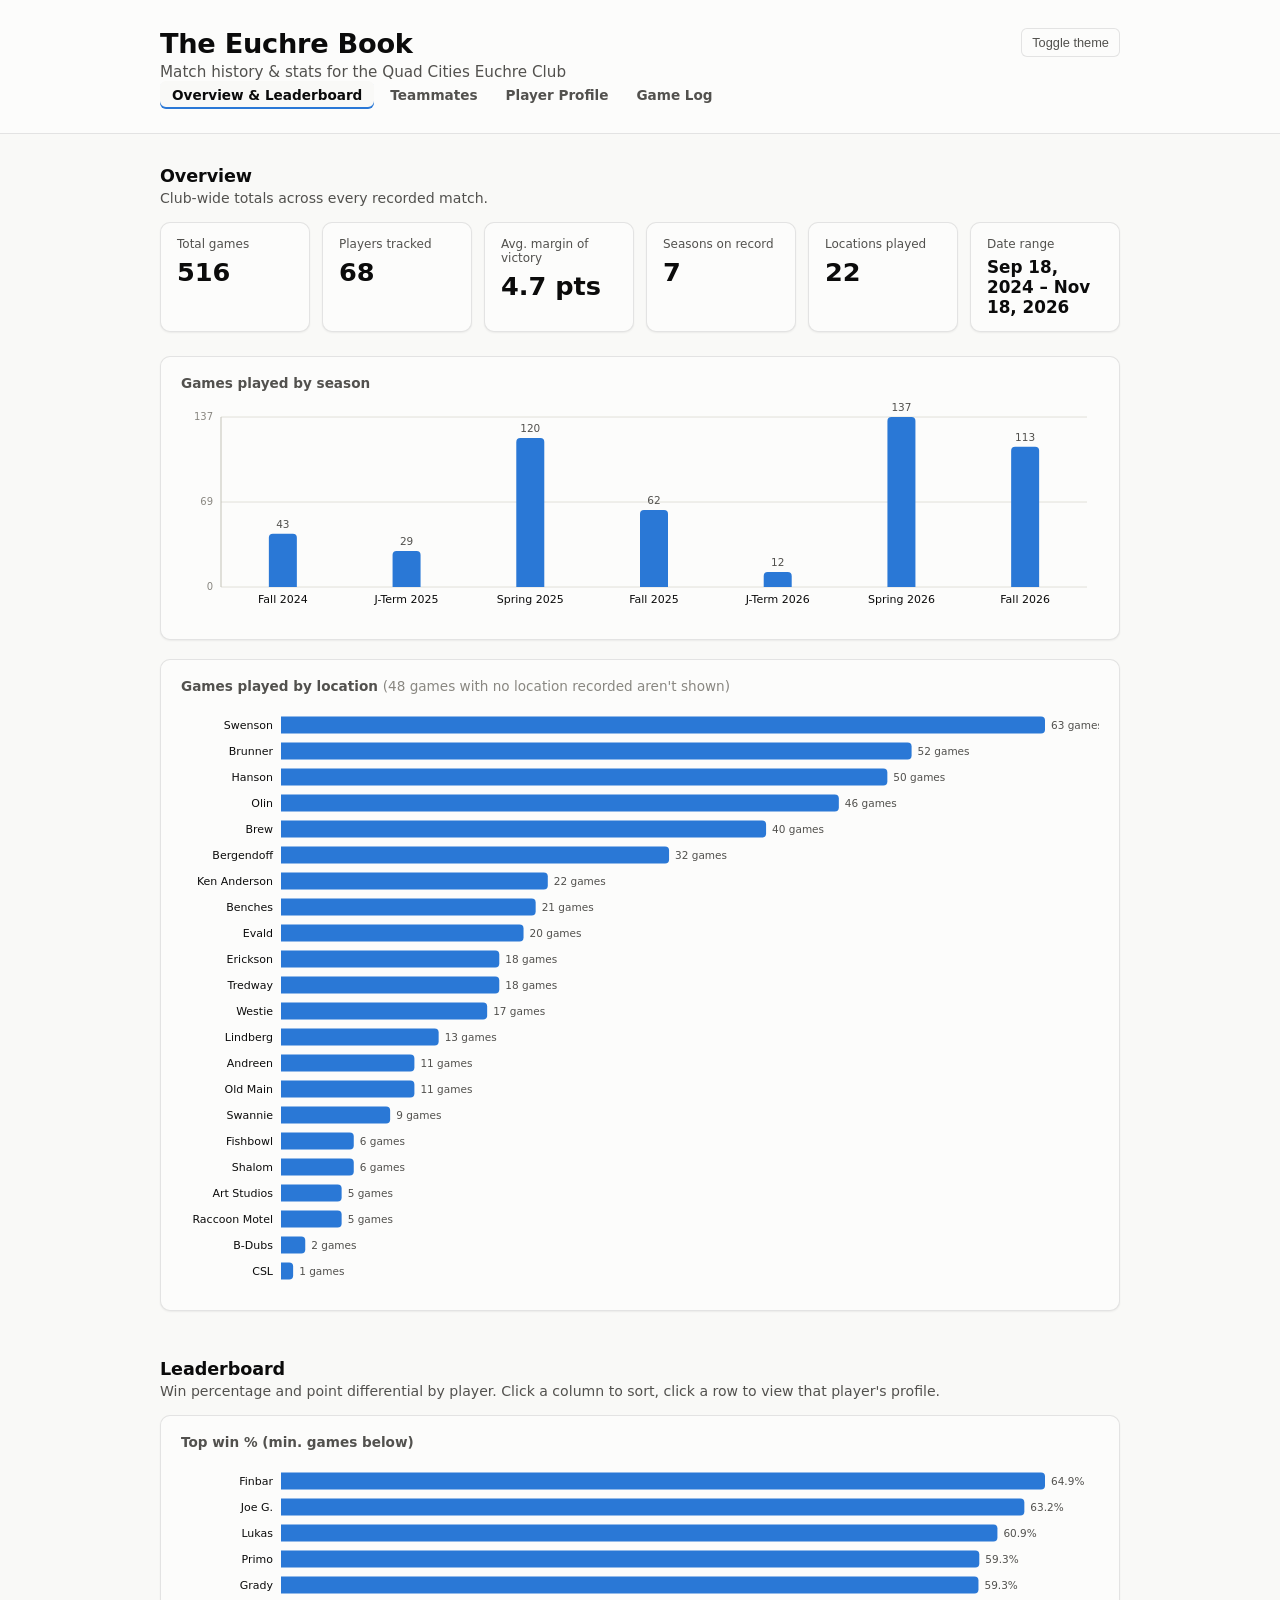
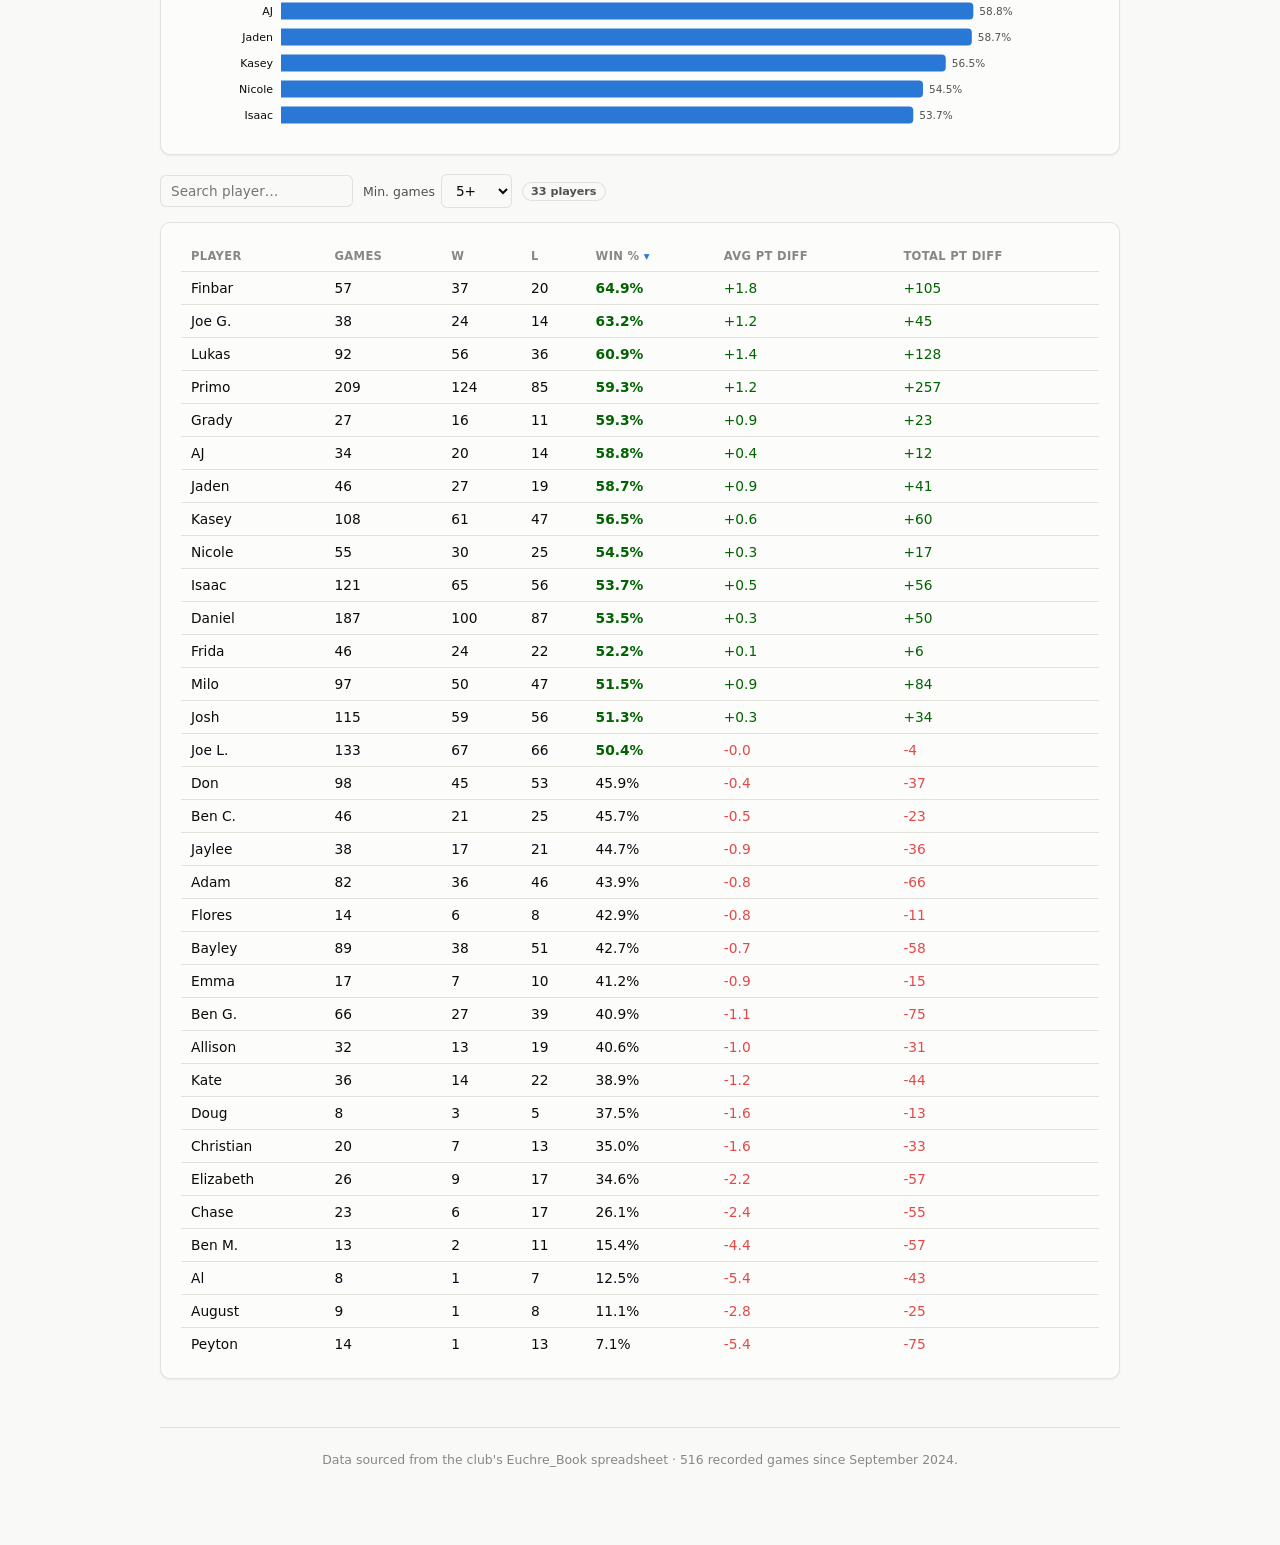
==== commit b06bf787: "Updating the website to show location data, tournament data, and fix season ordering to be in data o" ====
--- a/index.html
+++ b/index.html
@@ -6,7 +6,7 @@
 <title>The Euchre Book — QC Euchre Club Stats</title>
 <meta name="description" content="Match history and statistics for the Quad Cities Euchre Club.">
 <link rel="icon" href="data:image/svg+xml,<svg xmlns=%22http://www.w3.org/2000/svg%22 viewBox=%220 0 100 100%22><text y=%22.9em%22 font-size=%2290%22>🃏</text></svg>">
-<link rel="stylesheet" href="css/style.css">
+<link rel="stylesheet" href="css/style.css?v=3">
 </head>
 <body data-page="overview">
 
@@ -35,6 +35,11 @@
     <div class="card">
       <h3 style="margin:0 0 10px;font-size:0.85rem;color:var(--text-secondary)">Games played by season</h3>
       <div class="chart-wrap"><svg id="season-chart" class="chart"></svg></div>
+    </div>
+    <br>
+    <div class="card">
+      <h3 style="margin:0 0 10px;font-size:0.85rem;color:var(--text-secondary)">Games played by location <span class="muted" id="location-chart-note" style="font-weight:400"></span></h3>
+      <div class="chart-wrap"><svg id="location-chart" class="chart"></svg></div>
     </div>
   </section>
 
@@ -85,6 +90,6 @@
 
 <div id="chart-tooltip" class="chart-tooltip"></div>
 
-<script src="js/app.js"></script>
+<script src="js/app.js?v=3"></script>
 </body>
 </html>
--- a/css/style.css
+++ b/css/style.css
@@ -310,7 +310,7 @@
 /* Profile grid */
 .profile-grid {
   display: grid;
-  grid-template-columns: 1.1fr 1fr 1fr;
+  grid-template-columns: repeat(auto-fill, minmax(280px, 1fr));
   gap: 16px;
   align-items: start;
 }
@@ -333,6 +333,11 @@
 .mini-list li:last-child { border-bottom: none; }
 .mini-list .mi-name { color: var(--text-primary); }
 .mini-list .mi-meta { color: var(--text-muted); font-size: 0.78rem; font-variant-numeric: tabular-nums; }
+.mini-list .mi-sub { display: block; color: var(--text-muted); font-size: 0.72rem; margin-top: 1px; }
+
+/* Tournament games in the game log */
+.pill-tourney { background: transparent; border-color: var(--series-1); color: var(--series-1); }
+.round-label { color: var(--text-muted); font-size: 0.72rem; margin-top: 2px; }
 
 footer {
   text-align: center;
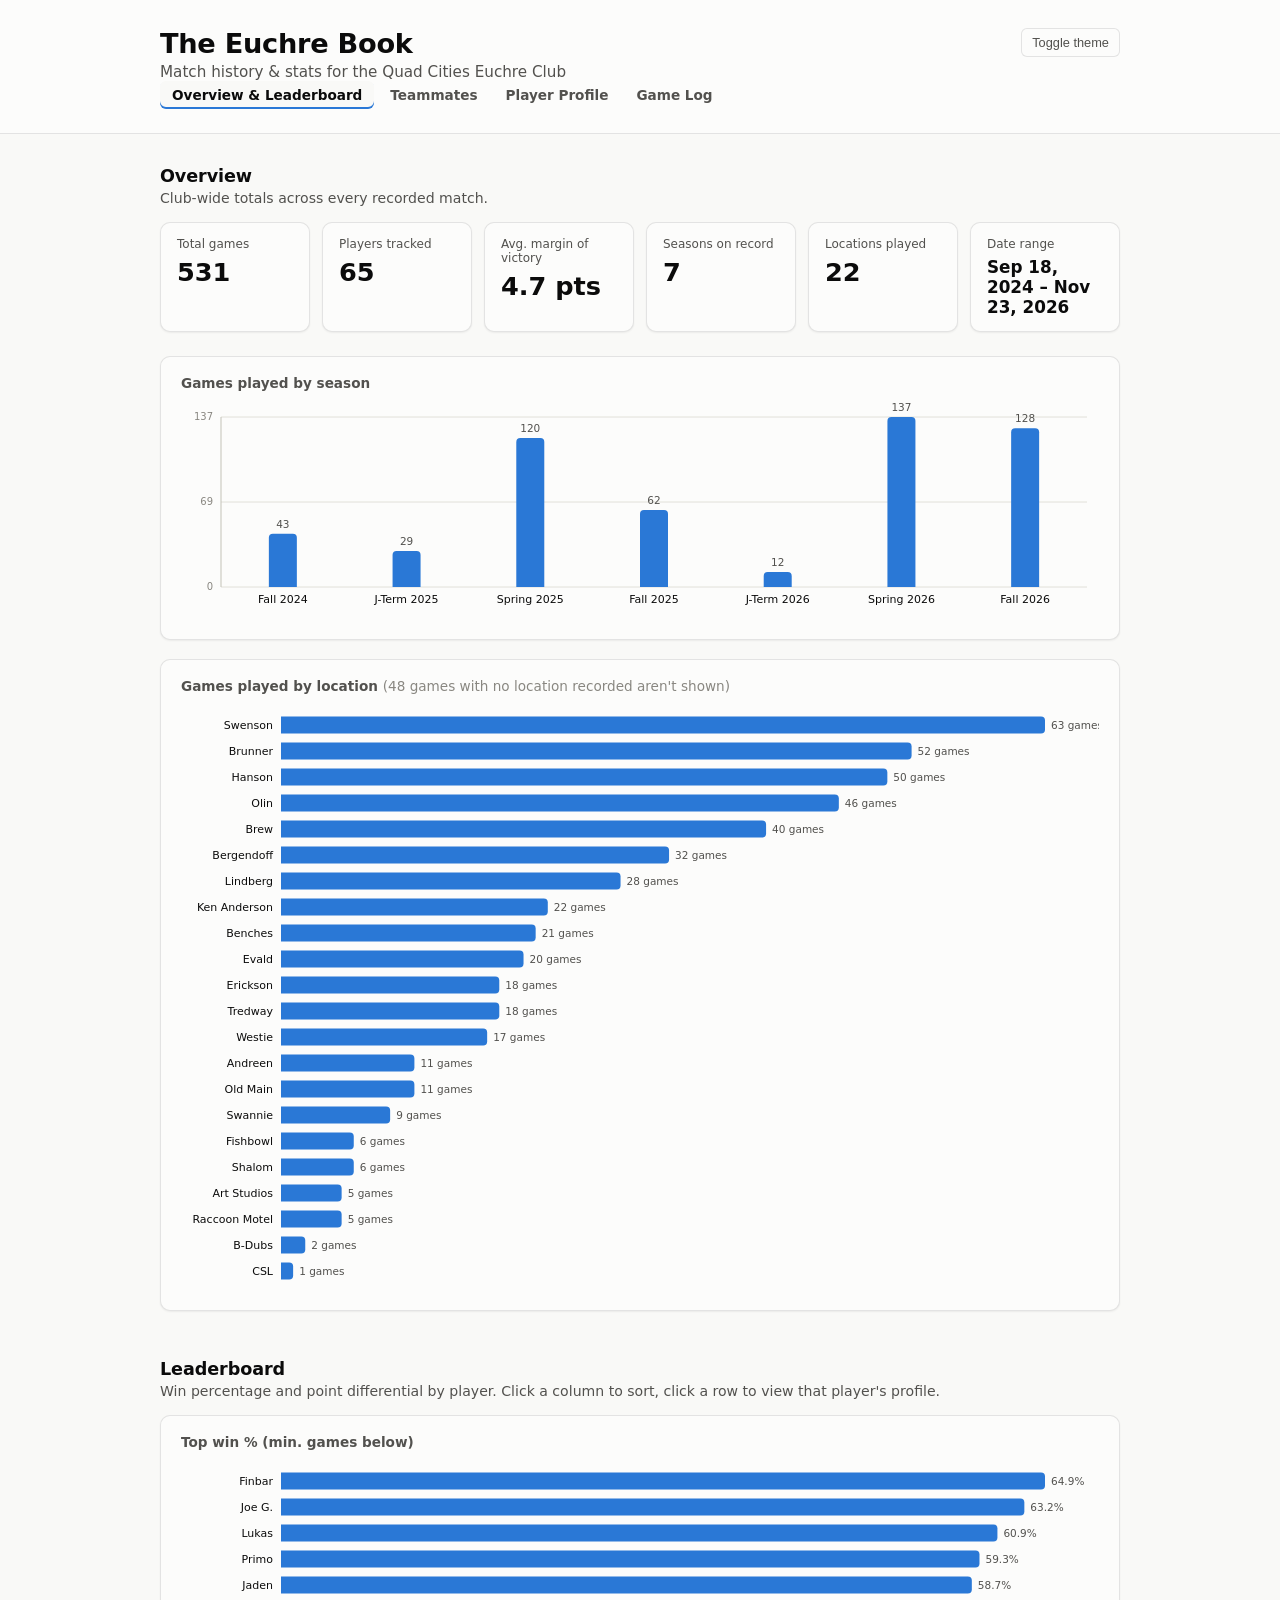
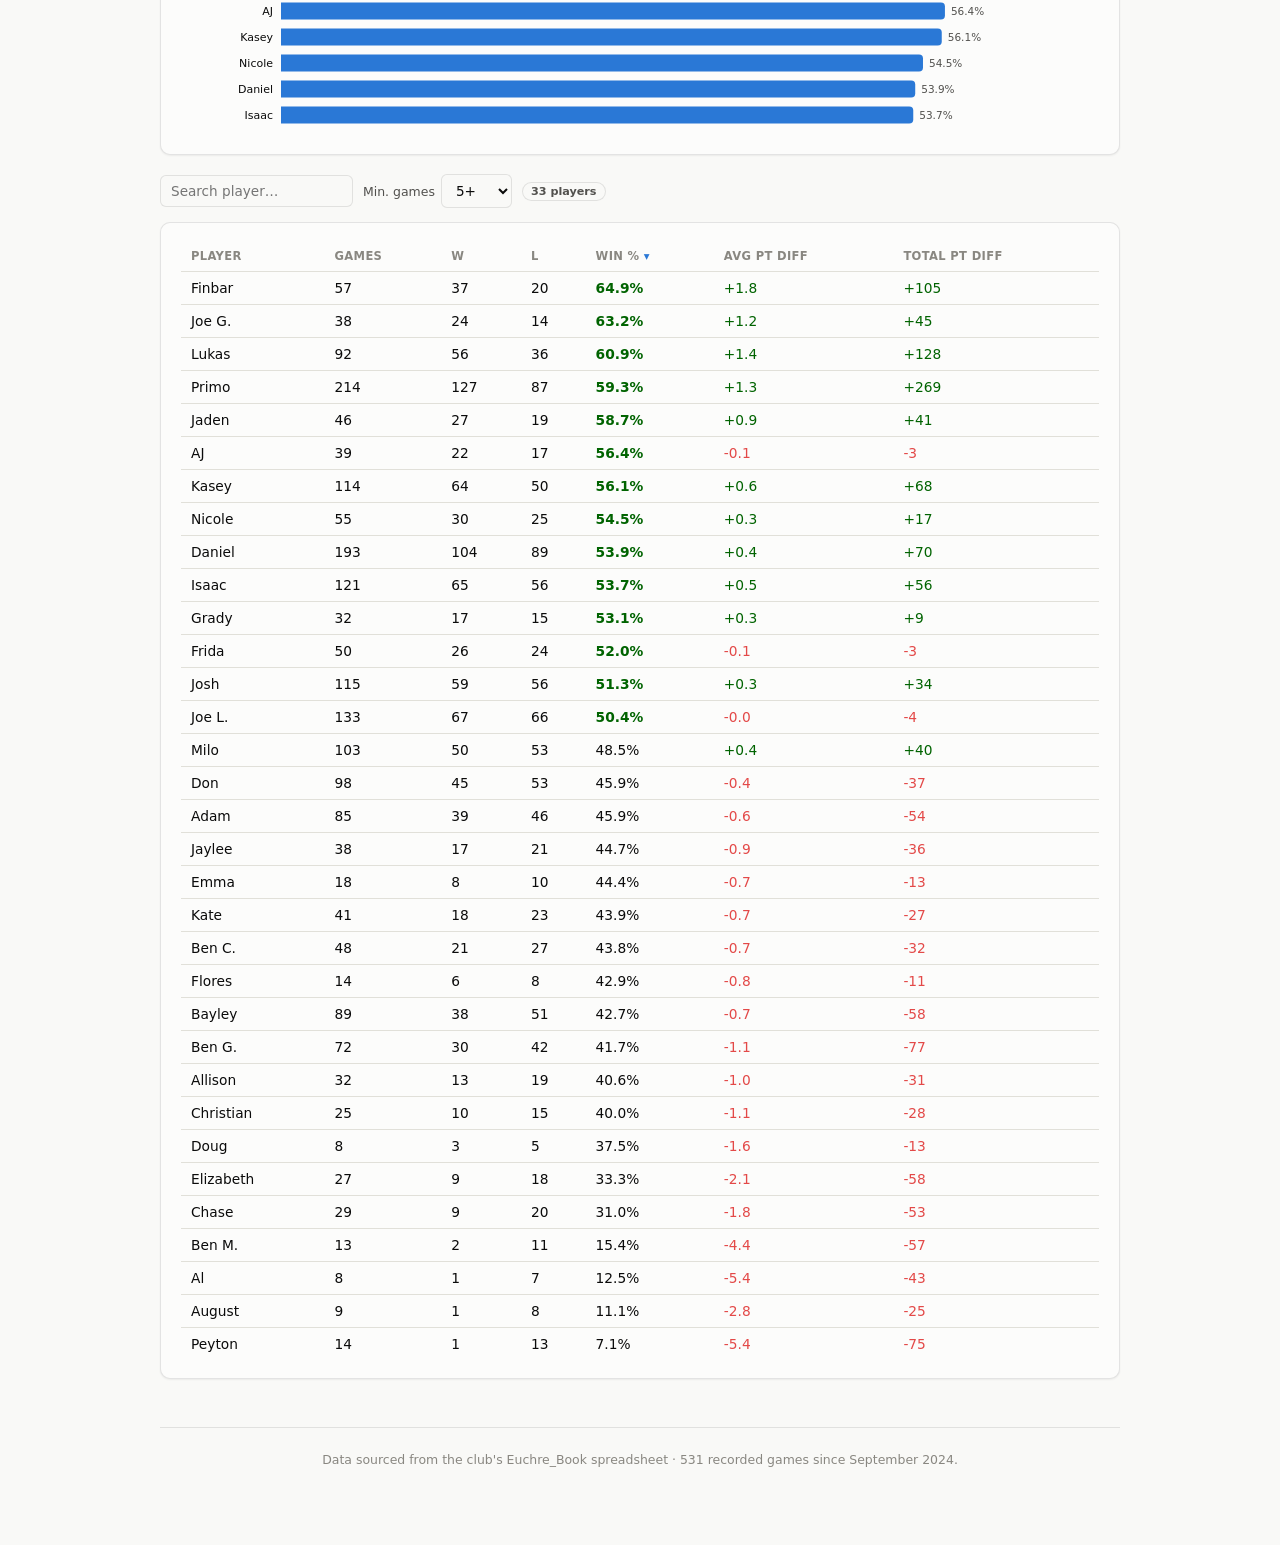
==== commit 79690fe8: "Adding a championship section for each season to the website" ====
--- a/index.html
+++ b/index.html
@@ -6,7 +6,7 @@
 <title>The Euchre Book — QC Euchre Club Stats</title>
 <meta name="description" content="Match history and statistics for the Quad Cities Euchre Club.">
 <link rel="icon" href="data:image/svg+xml,<svg xmlns=%22http://www.w3.org/2000/svg%22 viewBox=%220 0 100 100%22><text y=%22.9em%22 font-size=%2290%22>🃏</text></svg>">
-<link rel="stylesheet" href="css/style.css?v=3">
+<link rel="stylesheet" href="css/style.css?v=5">
 </head>
 <body data-page="overview">
 
@@ -90,6 +90,6 @@
 
 <div id="chart-tooltip" class="chart-tooltip"></div>
 
-<script src="js/app.js?v=3"></script>
+<script src="js/app.js?v=5"></script>
 </body>
 </html>
--- a/css/style.css
+++ b/css/style.css
@@ -339,6 +339,26 @@
 .pill-tourney { background: transparent; border-color: var(--series-1); color: var(--series-1); }
 .round-label { color: var(--text-muted); font-size: 0.72rem; margin-top: 2px; }
 
+/* Season champions */
+.champ-grid {
+  display: grid;
+  grid-template-columns: repeat(auto-fill, minmax(260px, 1fr));
+  gap: 16px;
+}
+.champ-card { border-top: 3px solid var(--series-1); }
+.champ-card.champ-live { border-top-style: dashed; }
+.champ-head { display: flex; justify-content: space-between; align-items: center; gap: 8px; margin-bottom: 10px; }
+.champ-season { font-weight: 600; font-size: 0.9rem; color: var(--text-secondary); }
+.champ-label { font-size: 0.7rem; text-transform: uppercase; letter-spacing: 0.06em; color: var(--text-muted); }
+.champ-name { font-size: 1.35rem; font-weight: 700; margin: 2px 0; line-height: 1.25; }
+.champ-stat { font-size: 0.82rem; color: var(--text-secondary); font-variant-numeric: tabular-nums; margin-bottom: 10px; }
+.champ-card a { color: inherit; text-decoration: none; }
+.champ-card a:hover { color: var(--series-1); text-decoration: underline; }
+.champ-runners { border-top: 1px solid var(--gridline); }
+
+/* small-sample rows (e.g. a location a player has barely played at) */
+tr.row-dim td { opacity: 0.5; }
+
 footer {
   text-align: center;
   color: var(--text-muted);
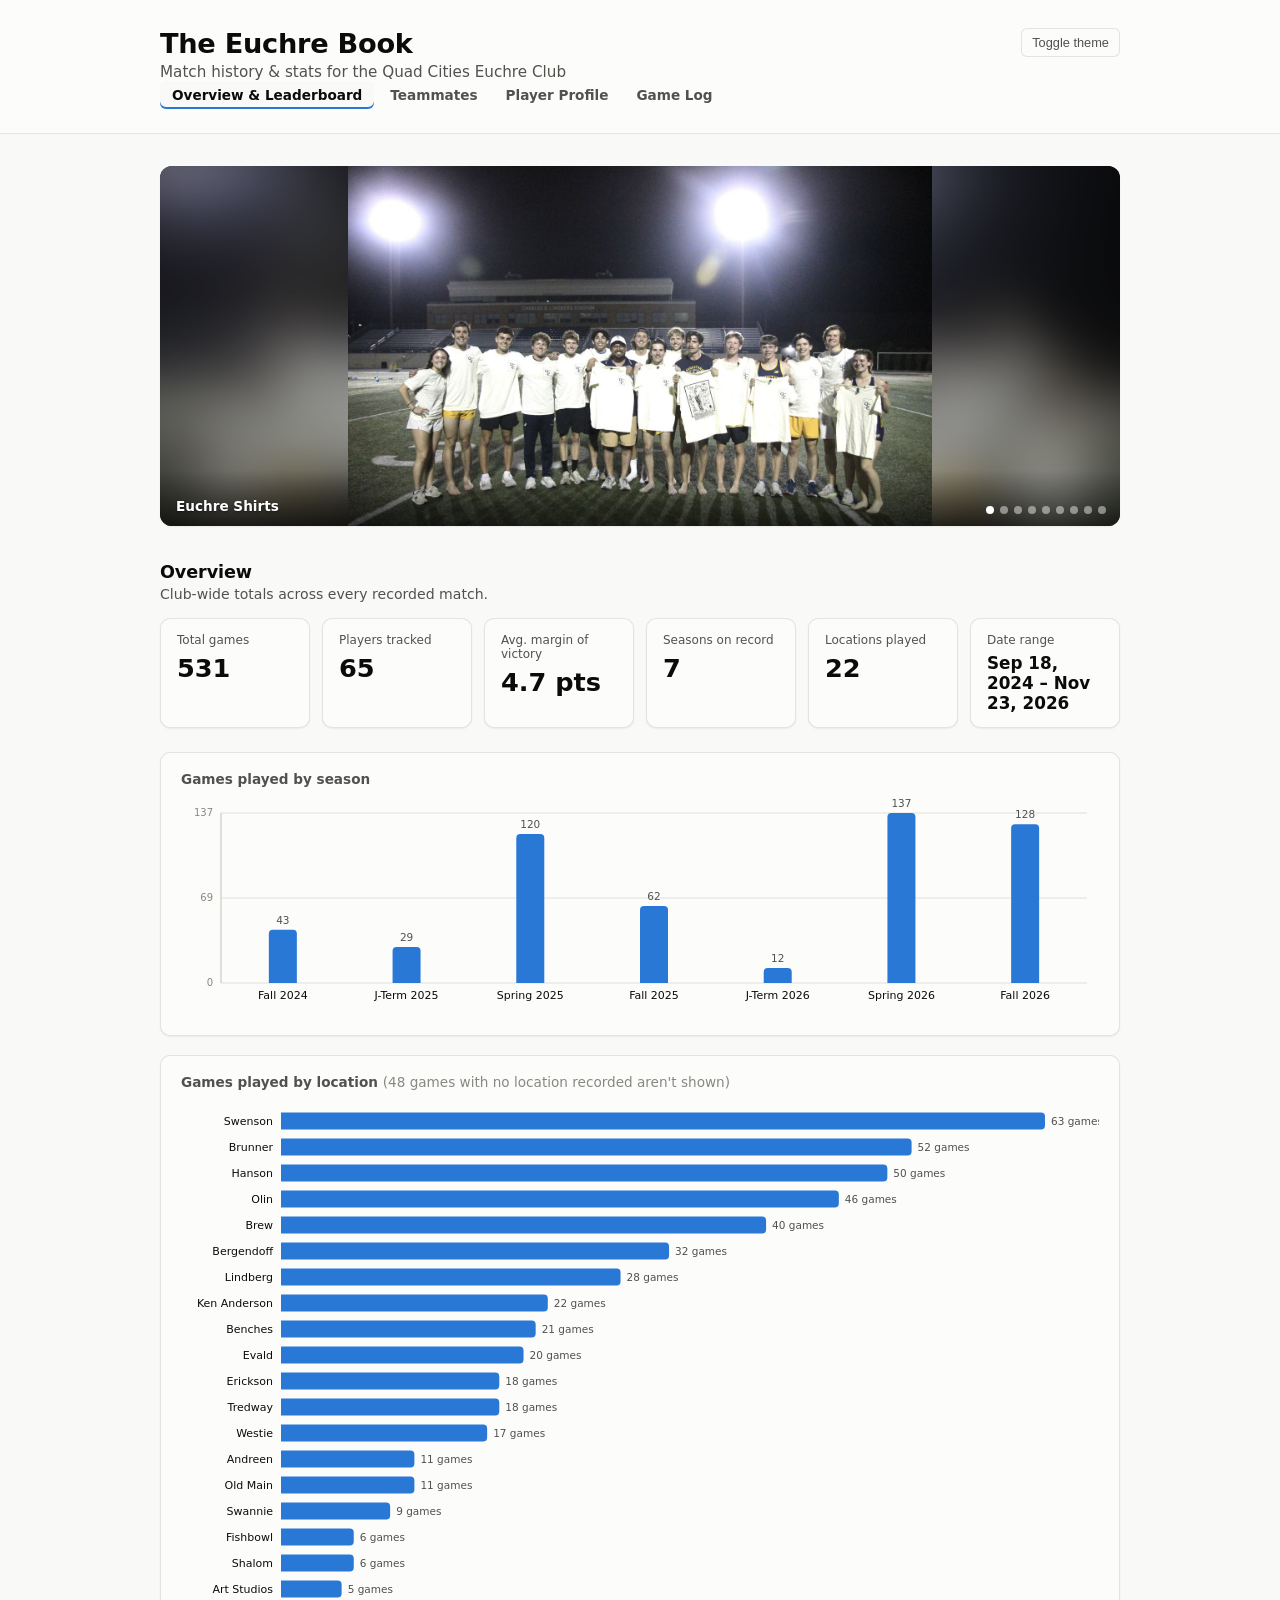
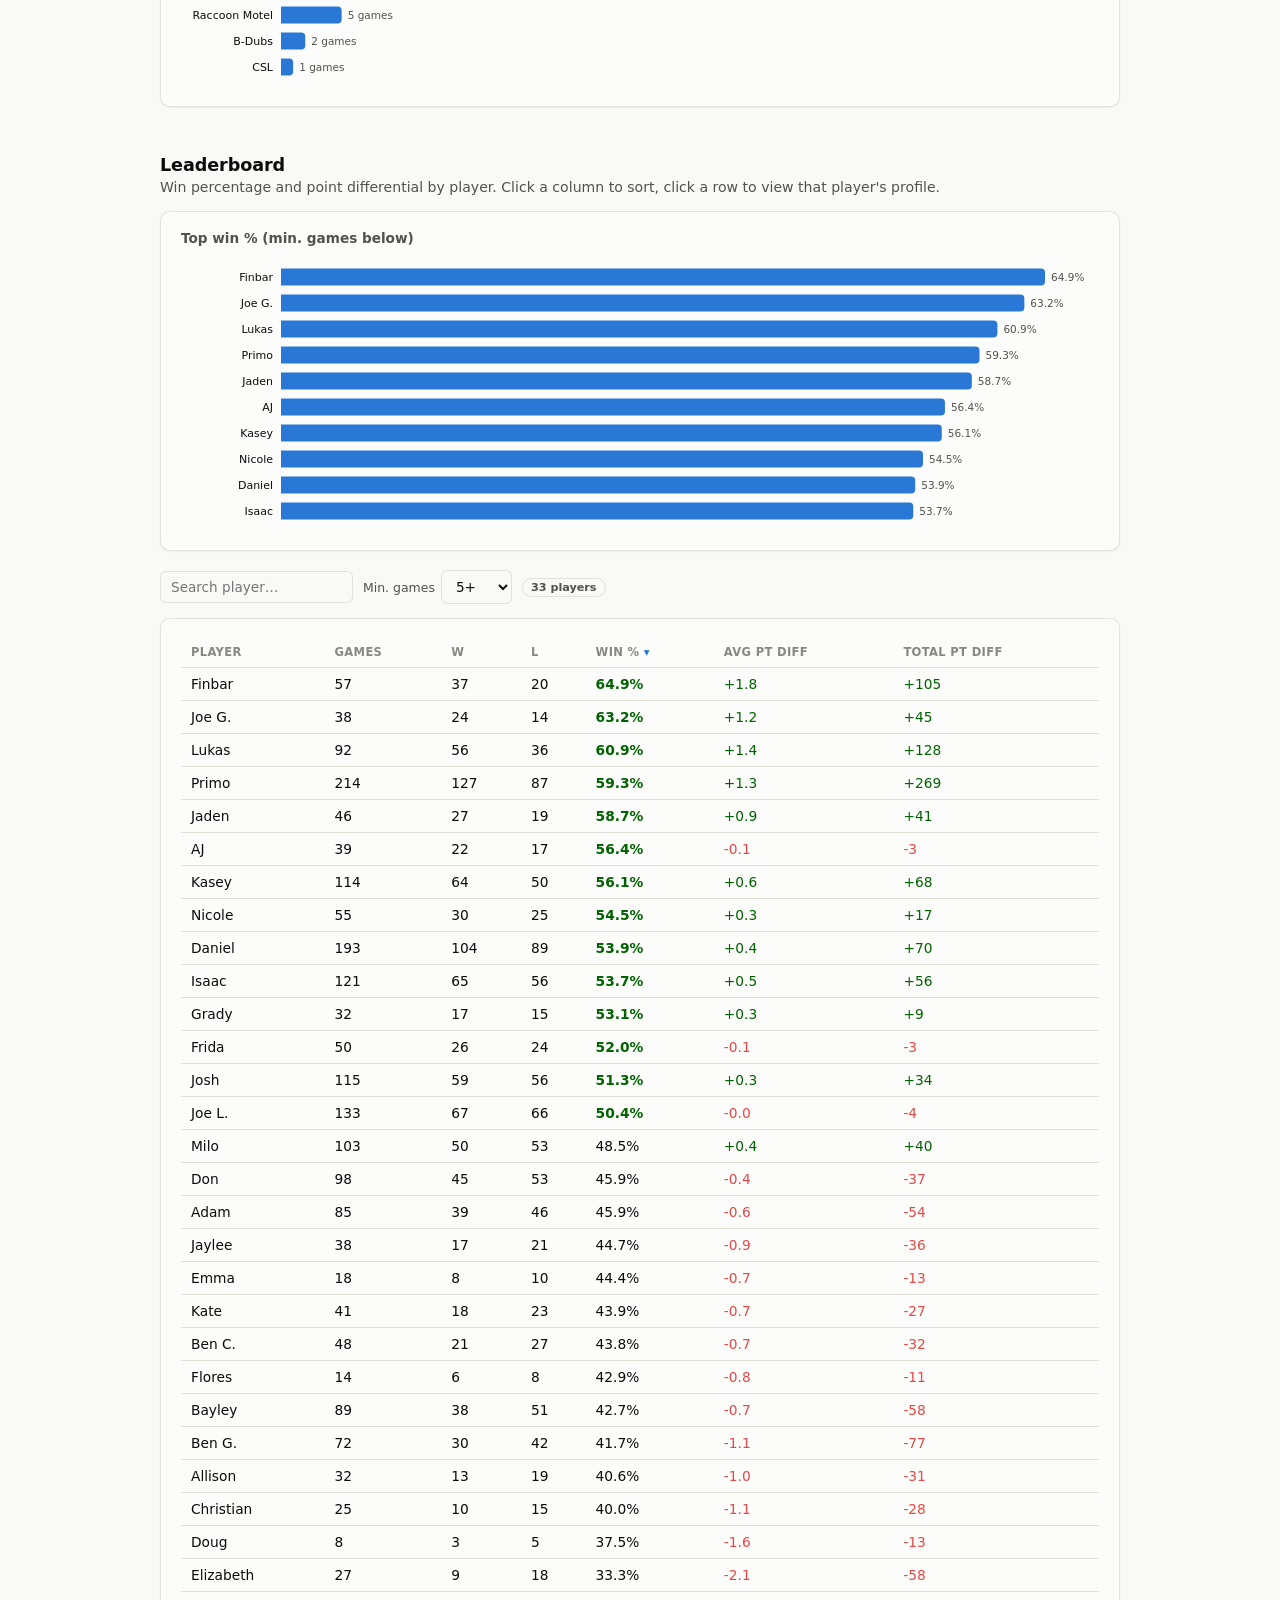
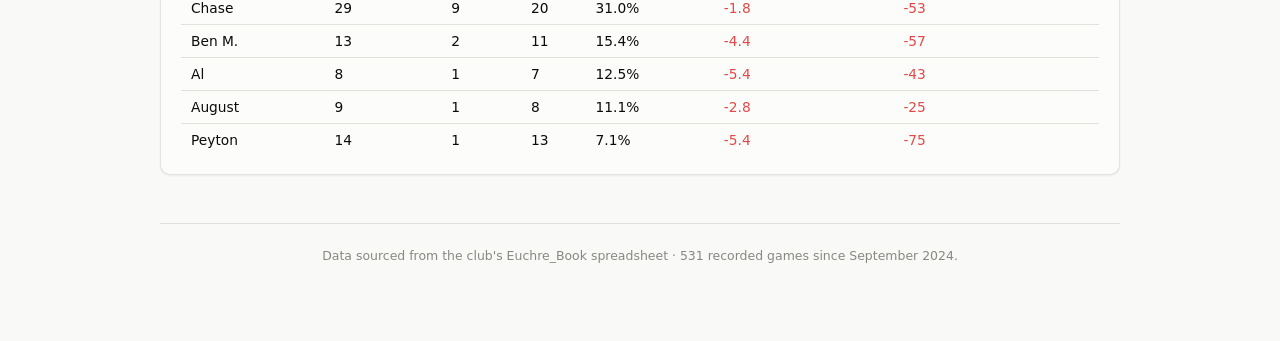
==== commit 83797a54: "Adding a rotating banner of photos to the website which are realted to euchre" ====
--- a/index.html
+++ b/index.html
@@ -6,7 +6,7 @@
 <title>The Euchre Book — QC Euchre Club Stats</title>
 <meta name="description" content="Match history and statistics for the Quad Cities Euchre Club.">
 <link rel="icon" href="data:image/svg+xml,<svg xmlns=%22http://www.w3.org/2000/svg%22 viewBox=%220 0 100 100%22><text y=%22.9em%22 font-size=%2290%22>🃏</text></svg>">
-<link rel="stylesheet" href="css/style.css?v=5">
+<link rel="stylesheet" href="css/style.css?v=6">
 </head>
 <body data-page="overview">
 
@@ -27,6 +27,8 @@
 </header>
 
 <main class="wrap">
+
+  <div class="photo-banner" id="photo-banner" role="region" aria-roledescription="carousel" aria-label="Club photos"></div>
 
   <section id="overview">
     <h2>Overview</h2>
@@ -90,6 +92,7 @@
 
 <div id="chart-tooltip" class="chart-tooltip"></div>
 
-<script src="js/app.js?v=5"></script>
+<script src="js/app.js?v=6"></script>
+<script src="js/banner.js?v=6"></script>
 </body>
 </html>
--- a/css/style.css
+++ b/css/style.css
@@ -339,6 +339,67 @@
 .pill-tourney { background: transparent; border-color: var(--series-1); color: var(--series-1); }
 .round-label { color: var(--text-muted); font-size: 0.72rem; margin-top: 2px; }
 
+/* Rotating photo banner (js/banner.js) */
+.photo-banner {
+  position: relative;
+  height: clamp(200px, 34vw, 360px);
+  margin-bottom: 36px;
+  border-radius: 12px;
+  overflow: hidden;
+  background: #111;
+  box-shadow: var(--card-shadow);
+}
+.pb-track, .pb-slide { position: absolute; inset: 0; margin: 0; }
+.pb-slide { opacity: 0; transition: opacity 0.8s ease; }
+.pb-slide.active { opacity: 1; }
+/* blurred, zoomed copy fills the frame; the sharp photo sits on top uncropped */
+.pb-bg {
+  position: absolute; inset: 0; width: 100%; height: 100%;
+  object-fit: cover;
+  filter: blur(24px) brightness(0.6);
+  transform: scale(1.15);
+}
+.pb-fg {
+  position: absolute; inset: 0; width: 100%; height: 100%;
+  object-fit: contain;
+}
+.pb-slide figcaption {
+  position: absolute; left: 0; right: 0; bottom: 0;
+  padding: 28px 16px 12px;
+  background: linear-gradient(transparent, rgba(0,0,0,0.6));
+  color: #fff;
+  font-size: 0.85rem;
+  font-weight: 600;
+  text-shadow: 0 1px 2px rgba(0,0,0,0.5);
+}
+.pb-nav {
+  position: absolute; top: 50%; transform: translateY(-50%);
+  width: 36px; height: 36px;
+  border: 0; border-radius: 50%;
+  background: rgba(0,0,0,0.4);
+  color: #fff;
+  font-size: 1.5rem; line-height: 1;
+  cursor: pointer;
+  opacity: 0; transition: opacity 0.2s;
+}
+.pb-prev { left: 10px; }
+.pb-next { right: 10px; }
+.photo-banner:hover .pb-nav, .pb-nav:focus-visible { opacity: 1; }
+.pb-nav:hover { background: rgba(0,0,0,0.65); }
+@media (hover: none) { .pb-nav { opacity: 0.8; } }
+.pb-dots {
+  position: absolute; right: 14px; bottom: 12px;
+  display: flex; gap: 6px;
+}
+.pb-dot {
+  width: 8px; height: 8px; padding: 0;
+  border: 0; border-radius: 50%;
+  background: rgba(255,255,255,0.45);
+  cursor: pointer;
+}
+.pb-dot[aria-current="true"] { background: #fff; }
+@media (prefers-reduced-motion: reduce) { .pb-slide { transition: none; } }
+
 /* Season champions */
 .champ-grid {
   display: grid;
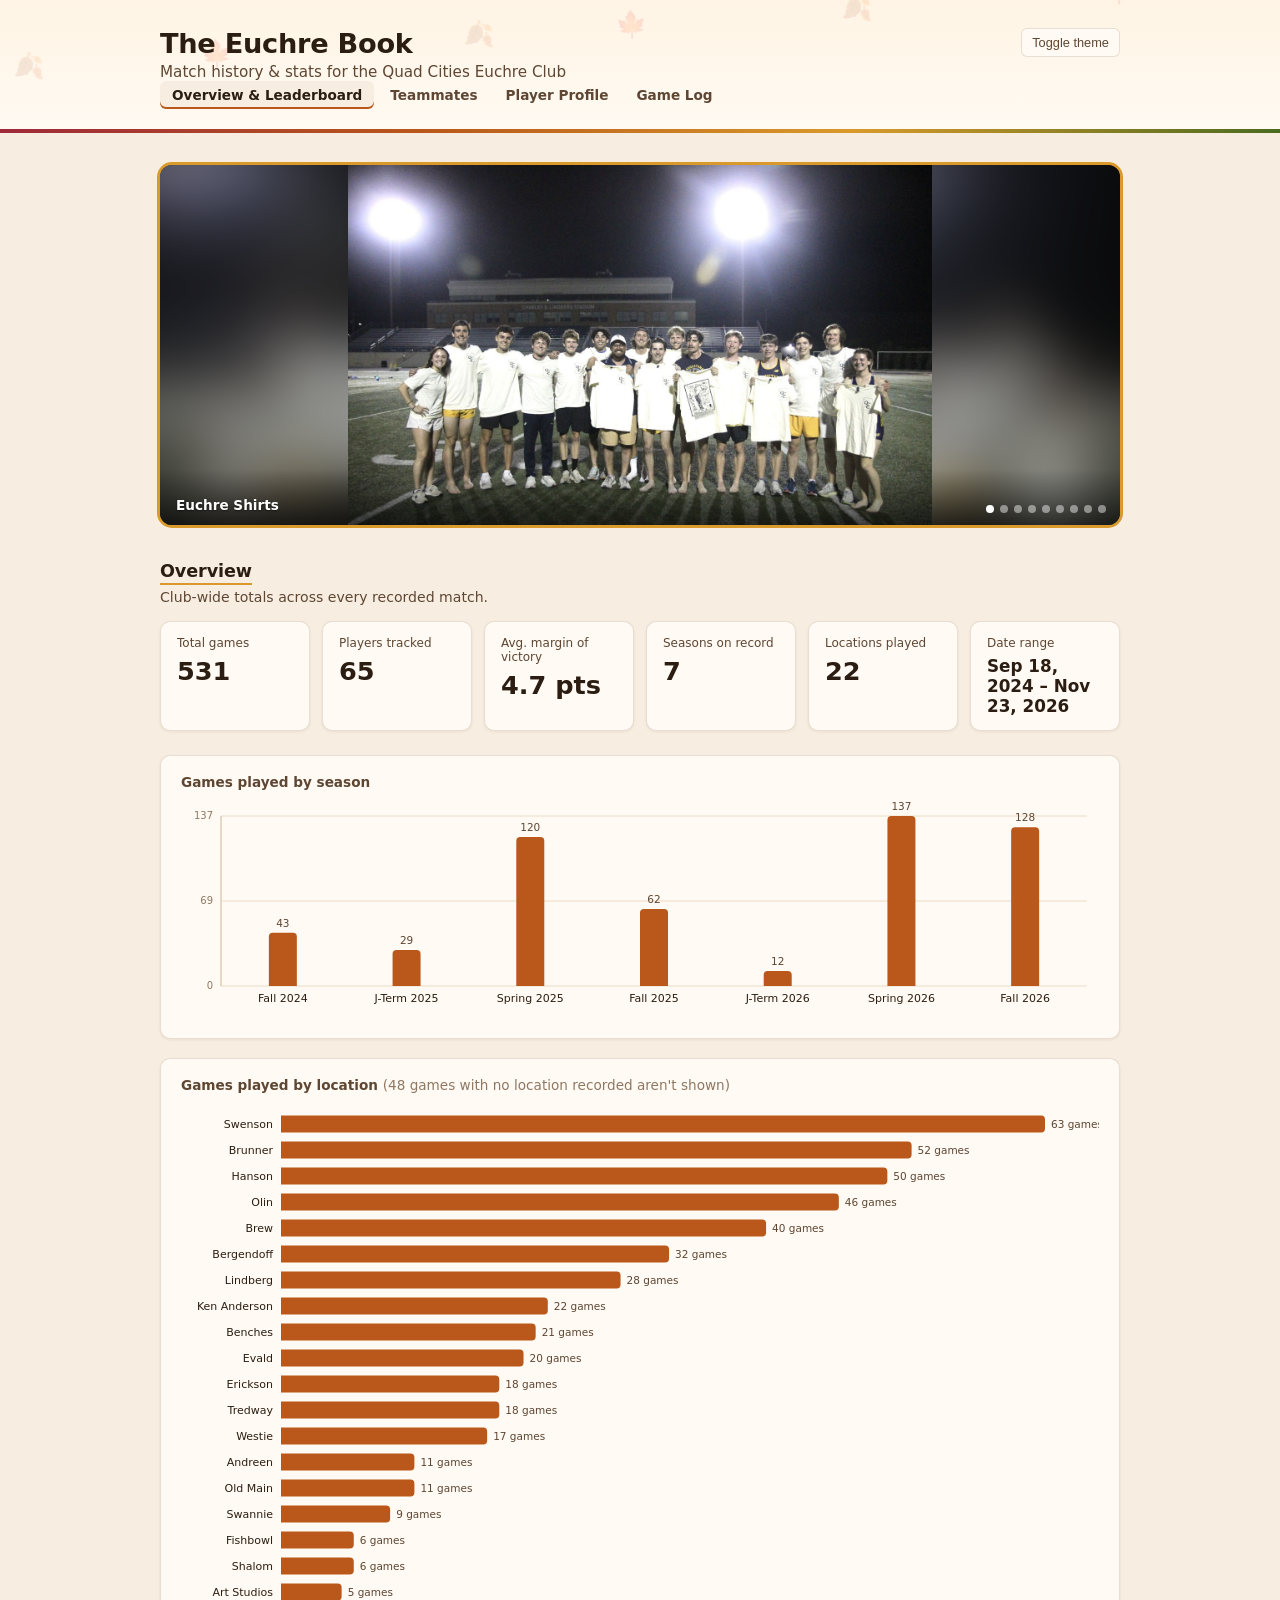
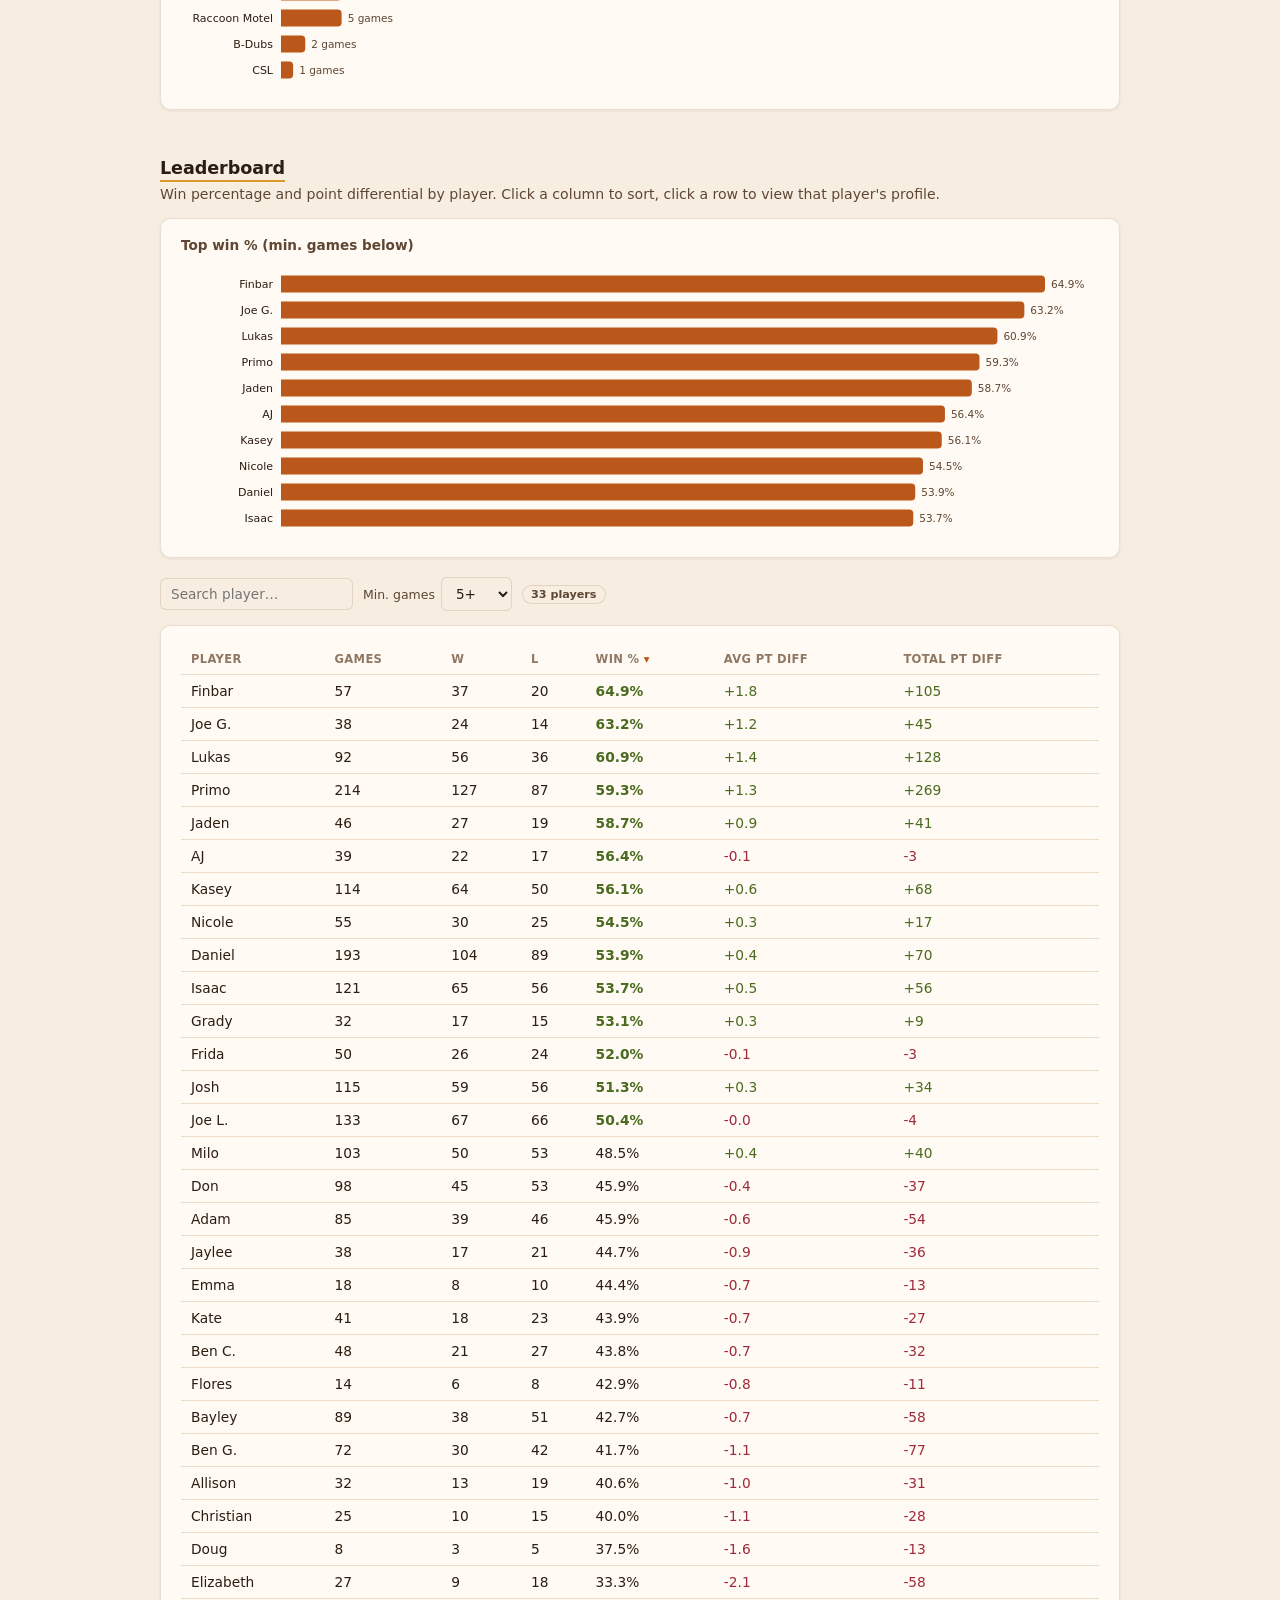
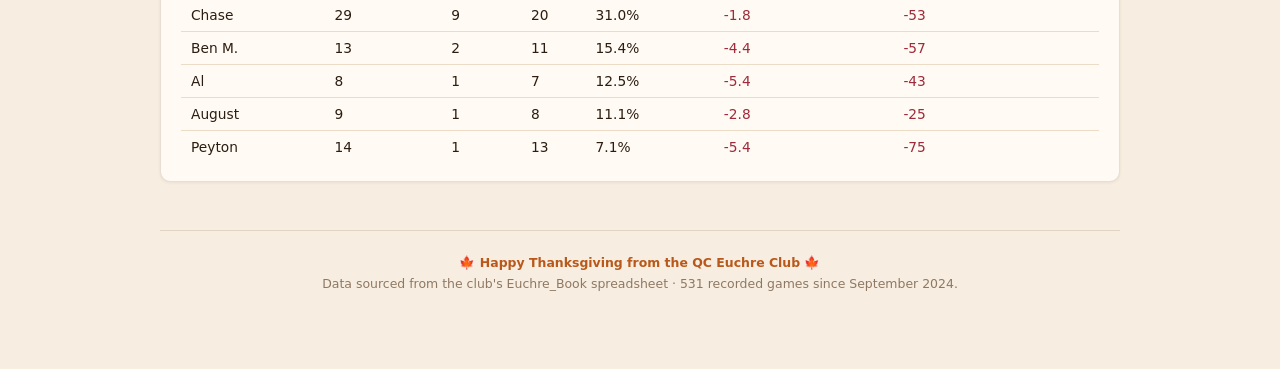
==== commit 49d94c0e: "Adding Thanksgiving theme to the website" ====
--- a/index.html
+++ b/index.html
@@ -7,6 +7,8 @@
 <meta name="description" content="Match history and statistics for the Quad Cities Euchre Club.">
 <link rel="icon" href="data:image/svg+xml,<svg xmlns=%22http://www.w3.org/2000/svg%22 viewBox=%220 0 100 100%22><text y=%22.9em%22 font-size=%2290%22>🃏</text></svg>">
 <link rel="stylesheet" href="css/style.css?v=6">
+<!-- Seasonal theme (css/themes/). Delete this line to go back to the default look. -->
+<link rel="stylesheet" href="css/themes/thanksgiving.css?v=1">
 </head>
 <body data-page="overview">
 
--- a/css/themes/thanksgiving.css
+++ b/css/themes/thanksgiving.css
@@ -0,0 +1,128 @@
+/* ==========================================================================
+   Seasonal theme: Thanksgiving (harvest colors + a few autumn touches)
+
+   Layered on top of css/style.css. It only overrides the color tokens and
+   adds decorations; no layout lives here. To turn it off, delete the
+   <link ... css/themes/thanksgiving.css> line in each HTML page
+   (index, teammates, profile, games). To swap seasons, add a new file in
+   css/themes/ that defines the same tokens and point those links at it.
+
+   Every token is redefined in light AND dark mode. That's required: this
+   file's light-mode :root block loads after the base dark-mode block, so
+   leaving a token out of the dark blocks below would leak light colors
+   into dark mode.
+   ========================================================================== */
+
+:root {
+  color-scheme: light;
+  --surface-1:      #fffaf3;   /* cream */
+  --surface-2:      #f7eee1;   /* parchment */
+  --text-primary:   #2b1d12;   /* roasted brown */
+  --text-secondary: #5e4633;
+  --text-muted:     #8f7863;
+  --gridline:       #ecdcc6;
+  --baseline:       #cfb592;
+  --border:         rgba(90,50,20,0.14);
+  --series-1:       #b9581a;   /* pumpkin */
+  --series-1-wash:  rgba(185,88,26,0.10);
+  --series-8:       #9e2a3a;   /* cranberry, negative values */
+  --good:           #4a6b1f;   /* sage/olive */
+  --card-shadow:    0 1px 3px rgba(90,50,20,0.08);
+
+  /* theme-only tokens */
+  --tg-gold:        #d99a2b;
+  --tg-header-bg:   linear-gradient(180deg, #fff4e4 0%, #fffaf3 100%);
+  --tg-leaf-opacity: 0.12;
+}
+
+@media (prefers-color-scheme: dark) {
+  :root:where(:not([data-theme="light"])) {
+    color-scheme: dark;
+    --surface-1:      #251a12;
+    --surface-2:      #17100a;
+    --text-primary:   #fbf3e8;
+    --text-secondary: #d8c4ab;
+    --text-muted:     #a08a73;
+    --gridline:       #3a2b1f;
+    --baseline:       #4d3a29;
+    --border:         rgba(255,225,190,0.12);
+    --series-1:       #e8843a;
+    --series-1-wash:  rgba(232,132,58,0.16);
+    --series-8:       #e2636f;
+    --good:           #8dbd52;
+    --card-shadow:    0 1px 2px rgba(0,0,0,0.45);
+    --tg-gold:        #e9b04a;
+    --tg-header-bg:   linear-gradient(180deg, #2e1f14 0%, #251a12 100%);
+    --tg-leaf-opacity: 0.16;
+  }
+}
+:root[data-theme="dark"] {
+  color-scheme: dark;
+  --surface-1:      #251a12;
+  --surface-2:      #17100a;
+  --text-primary:   #fbf3e8;
+  --text-secondary: #d8c4ab;
+  --text-muted:     #a08a73;
+  --gridline:       #3a2b1f;
+  --baseline:       #4d3a29;
+  --border:         rgba(255,225,190,0.12);
+  --series-1:       #e8843a;
+  --series-1-wash:  rgba(232,132,58,0.16);
+  --series-8:       #e2636f;
+  --good:           #8dbd52;
+  --card-shadow:    0 1px 2px rgba(0,0,0,0.45);
+  --tg-gold:        #e9b04a;
+  --tg-header-bg:   linear-gradient(180deg, #2e1f14 0%, #251a12 100%);
+  --tg-leaf-opacity: 0.16;
+}
+
+/* ---- Header: warm gradient, scattered leaves, harvest stripe ----------- */
+header.site-header {
+  position: relative;
+  background: var(--tg-header-bg);
+  border-bottom: 0;
+  overflow: hidden;
+}
+/* faint leaves drifting across the header (decorative only) */
+header.site-header::before {
+  content: "🍂        🍁            🍂      🍁          🍂            🍁     🍂";
+  position: absolute;
+  inset: 8px 0 auto 0;
+  white-space: pre;
+  font-size: 1.6rem;
+  letter-spacing: 0.4em;
+  text-align: right;
+  opacity: var(--tg-leaf-opacity);
+  pointer-events: none;
+  transform: rotate(-4deg);
+}
+/* cranberry → pumpkin → gold → sage stripe along the bottom */
+header.site-header::after {
+  content: "";
+  position: absolute;
+  left: 0; right: 0; bottom: 0;
+  height: 4px;
+  background: linear-gradient(90deg, var(--series-8), var(--series-1), var(--tg-gold), var(--good));
+}
+.site-header .wrap { position: relative; } /* sit above the leaves */
+.site-header h1::after {
+  content: " ";
+  font-size: 0.9em;
+}
+
+/* ---- Small accents ----------------------------------------------------- */
+section h2 {
+  display: inline-block;
+  padding-bottom: 2px;
+  border-bottom: 2px solid var(--tg-gold);
+}
+.photo-banner { box-shadow: 0 0 0 3px var(--tg-gold), var(--card-shadow); }
+.pill-tourney { border-color: var(--tg-gold); }
+
+footer::before {
+  content: "🍁 Happy Thanksgiving from the QC Euchre Club 🍁";
+  display: block;
+  margin-bottom: 6px;
+  color: var(--series-1);
+  font-weight: 600;
+}
